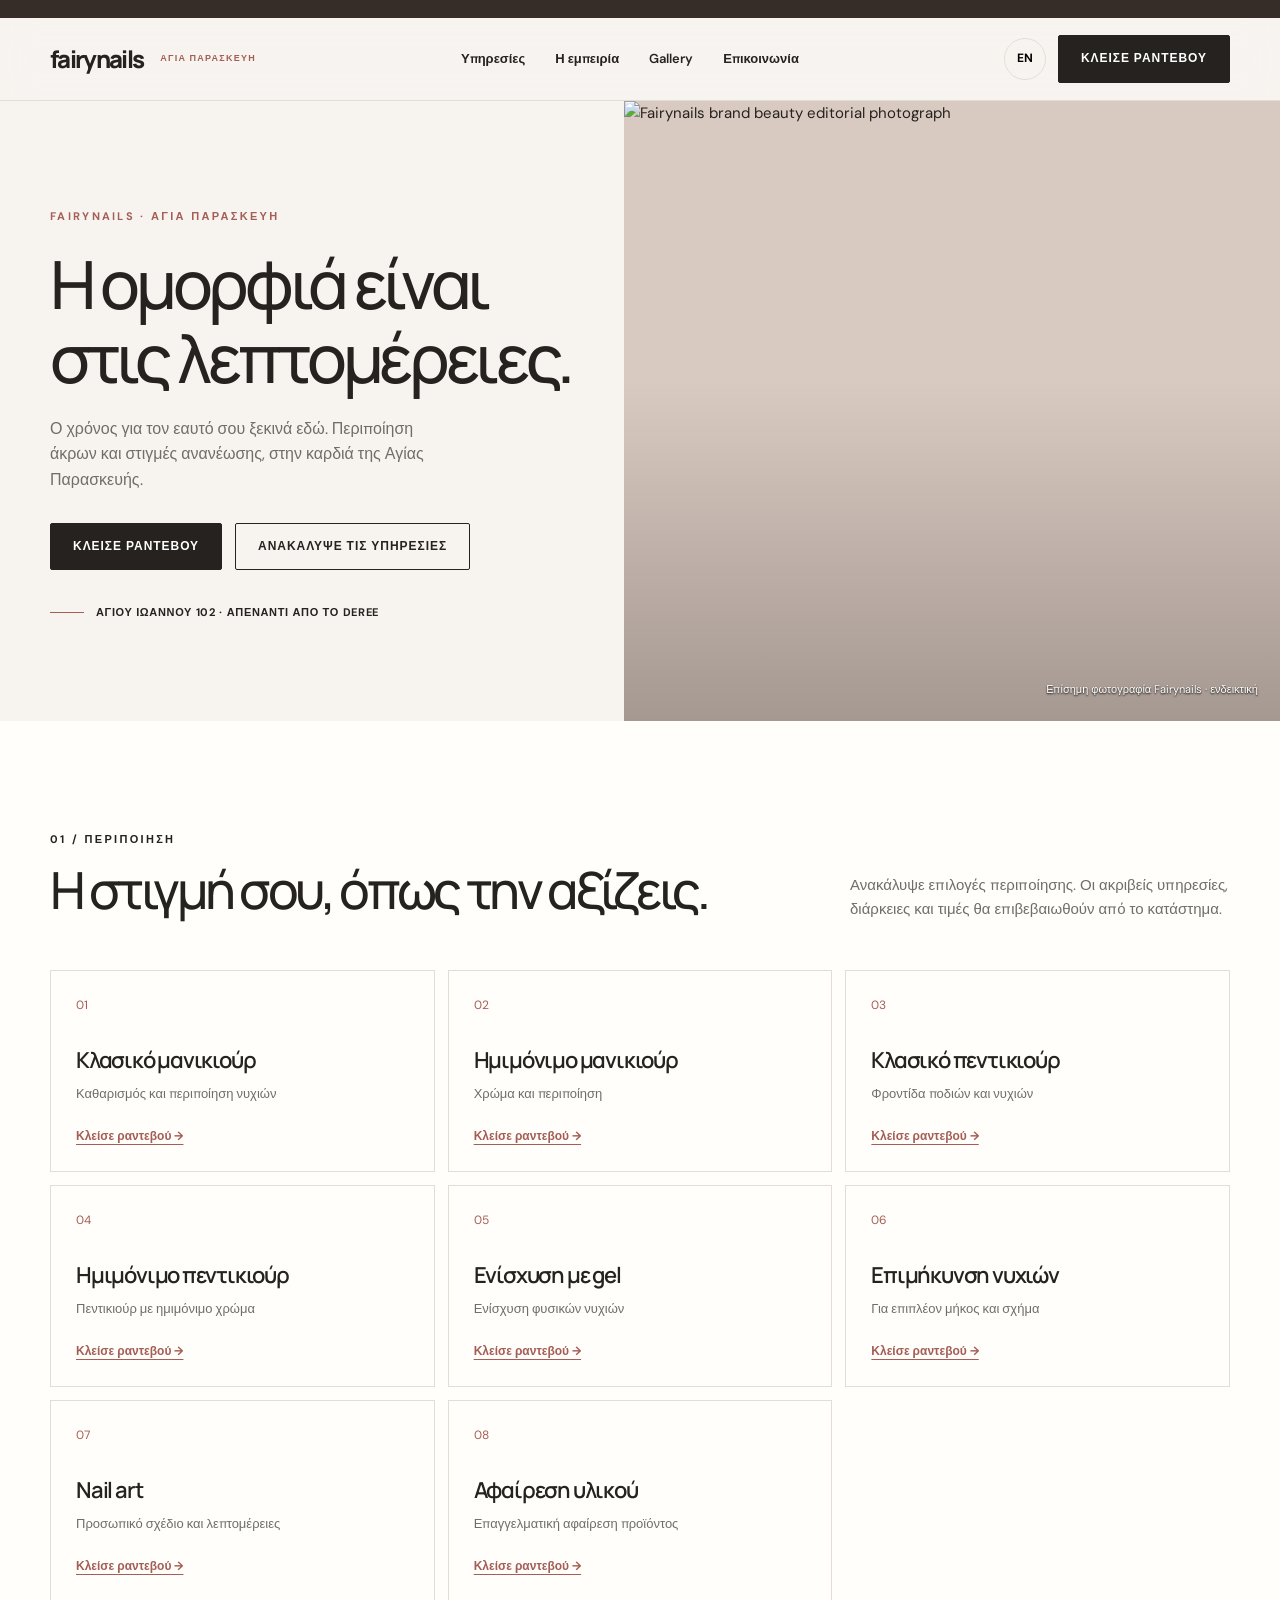
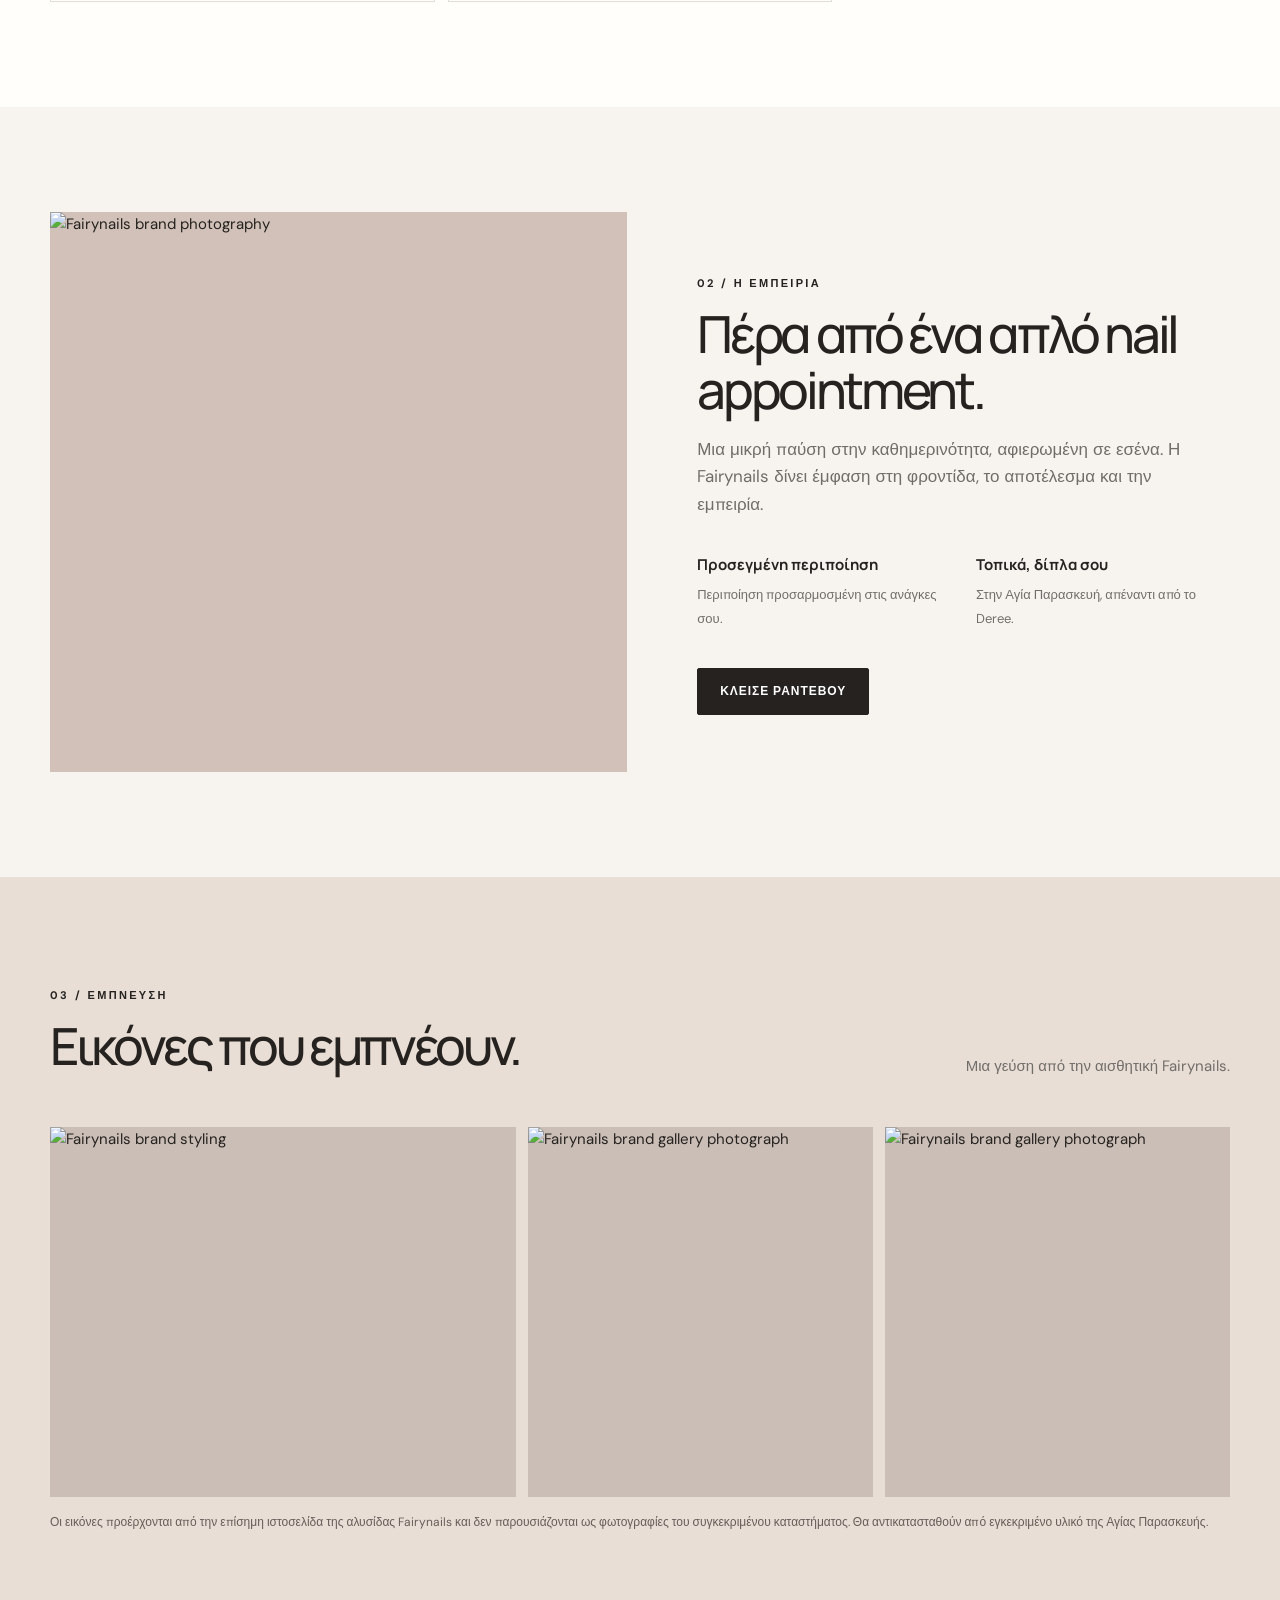
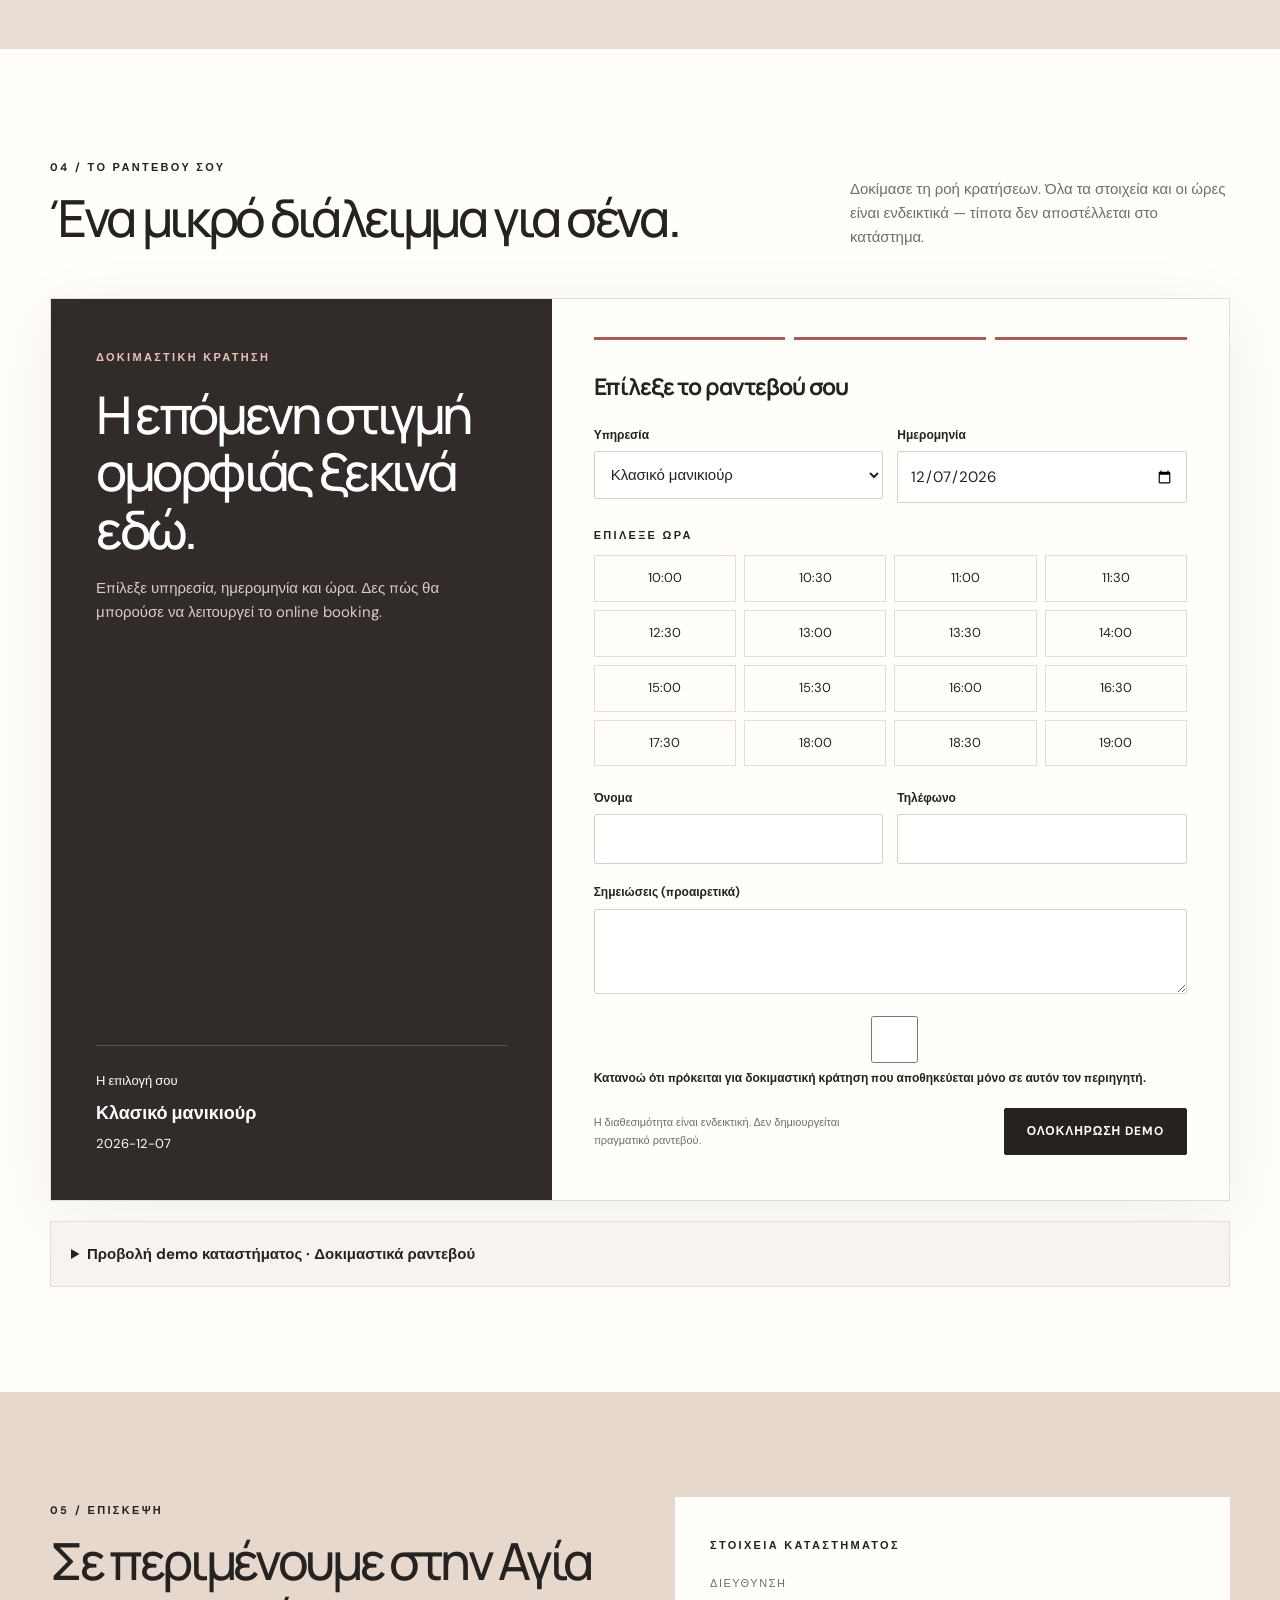
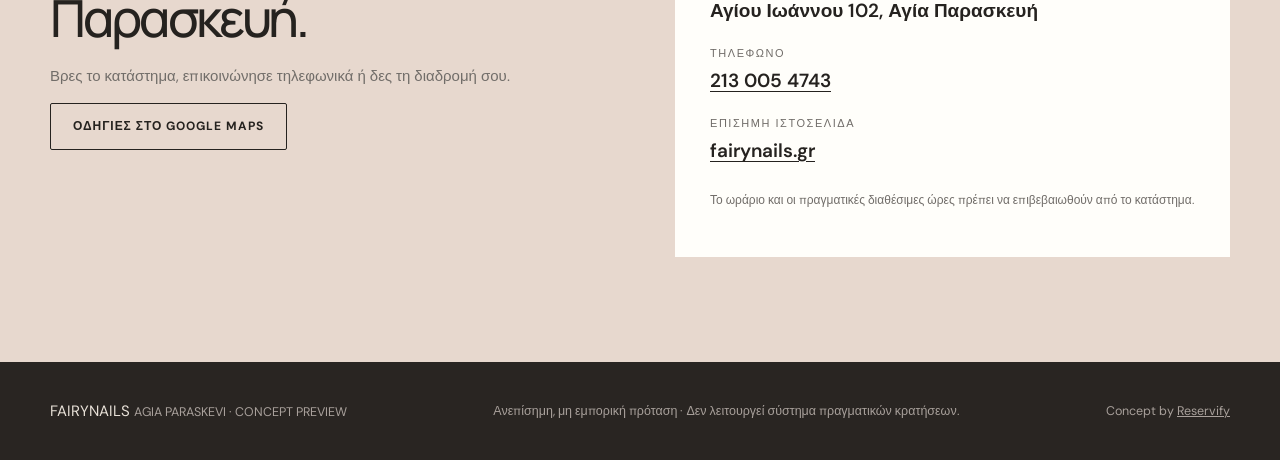
==== index.html @ 525052c6 "Build bilingual Fairynails branch concept with browser-only appointment demo" ====
<!doctype html>
<html lang="el"><head><meta charset="UTF-8"><meta name="viewport" content="width=device-width,initial-scale=1">
<meta name="robots" content="noindex,nofollow"><meta name="theme-color" content="#f5f1ec">
<title>Fairynails Αγία Παρασκευή — Concept by Reservify</title>
<meta name="description" content="Fairynails Αγία Παρασκευή: bilingual concept website and simulated appointments. Demonstration only.">
<link rel="preconnect" href="https://fairynails.gr"><style>
@import url('https://fonts.googleapis.com/css2?family=DM+Sans:wght@400;500;600;700&family=Manrope:wght@400;500;600;700;800&display=swap');
:root{--ink:#25221f;--muted:#716d69;--cream:#f7f4f0;--paper:#fffefa;--rose:#e8d6cf;--line:#e4ddd6;--accent:#a55e56;--dark:#272421}
*{box-sizing:border-box}html{scroll-behavior:smooth}body{margin:0;color:var(--ink);background:var(--cream);font:15px/1.6 "DM Sans",sans-serif}button,input,select,textarea{font:inherit}button,a{-webkit-tap-highlight-color:transparent}a{color:inherit;text-decoration:none}img{display:block;max-width:100%}button{cursor:pointer}button:disabled{opacity:.35;cursor:not-allowed}button:focus-visible,a:focus-visible,input:focus-visible,select:focus-visible{outline:3px solid var(--accent);outline-offset:3px}.wrap{width:min(1180px,calc(100% - 44px));margin:auto}.eyebrow{text-transform:uppercase;font-size:11px;letter-spacing:.21em;font-weight:700}.muted{color:var(--muted)}.sr{position:absolute;clip:rect(0,0,0,0);width:1px;height:1px;overflow:hidden}.notice{background:#362d29;color:white;text-align:center;padding:9px 18px;font-size:12px;letter-spacing:.025em}.notice strong{color:#ffe5d8}.site-header{position:sticky;top:0;z-index:20;background:#f7f4f0ef;backdrop-filter:blur(16px);border-bottom:1px solid var(--line)}.nav{display:flex;align-items:center;justify-content:space-between;min-height:82px;gap:20px}.logo{display:inline-flex;align-items:center;gap:12px;font-family:Manrope,sans-serif;font-size:24px;letter-spacing:-.07em;font-weight:800}.logo img{width:118px;height:45px;object-fit:contain}.logo small{font:700 9px/1.1 "DM Sans",sans-serif;letter-spacing:.14em;color:var(--accent);text-transform:uppercase;display:block;margin-left:5px}.navlinks{display:flex;gap:30px;align-items:center;font-size:13px;font-weight:600}.actions{display:flex;gap:12px;align-items:center}.lang{border:1px solid var(--line);border-radius:30px;padding:10px 12px;background:transparent;font-size:12px;font-weight:700}.btn{display:inline-flex;align-items:center;justify-content:center;border-radius:2px;border:1px solid var(--ink);padding:13px 22px;background:var(--ink);color:white;font-weight:700;font-size:12px;letter-spacing:.08em;text-transform:uppercase;min-height:45px;transition:transform .2s,background .2s}.btn:hover:not(:disabled){transform:translateY(-2px);background:var(--accent);border-color:var(--accent)}.btn.outline{background:transparent;color:var(--ink)}.btn.outline:hover{background:var(--rose)}.hero{display:grid;grid-template-columns:1fr 1.05fr;min-height:620px}.hero-copy{padding:92px max(38px,calc((100vw - 1180px)/2)) 85px max(22px,calc((100vw - 1180px)/2));display:flex;flex-direction:column;align-items:flex-start;justify-content:center}.hero-copy .eyebrow{color:var(--accent)}h1,h2,h3,p{margin-top:0}h1,h2,.display{font-family:Manrope,sans-serif;letter-spacing:-.065em;line-height:1.1}h1{font-size:clamp(49px,5.2vw,89px);font-weight:500;margin:22px 0}h2{font-size:clamp(36px,4vw,61px);font-weight:500;margin:11px 0 19px}.hero-copy p{max-width:390px;color:var(--muted);font-size:16px;margin-bottom:30px}.hero-image{position:relative;min-height:620px;overflow:hidden;background:#d9cac1}.hero-image img{height:100%;width:100%;object-fit:cover;object-position:center}.hero-image:after{content:"";position:absolute;inset:0;background:linear-gradient(0deg,#261f1b4a,transparent 55%)}.image-note{position:absolute;z-index:1;bottom:22px;right:22px;font-size:11px;color:white;text-shadow:0 1px 2px #000}.pillrow{display:flex;gap:13px;flex-wrap:wrap;align-items:center}.mini-stat{display:flex;align-items:center;gap:12px;font-size:11px;font-weight:700;letter-spacing:.06em;text-transform:uppercase;margin-top:34px}.mini-stat i{height:1px;width:34px;background:var(--accent)}section{scroll-margin-top:108px}.section{padding:105px 0}.section-head{display:flex;justify-content:space-between;align-items:end;gap:24px;margin-bottom:34px}.section-head p{max-width:380px}.services{background:var(--paper)}.service-grid{display:grid;grid-template-columns:repeat(3,1fr);gap:13px}.service{border:1px solid var(--line);padding:25px;min-height:202px;display:flex;flex-direction:column;align-items:start;transition:background .2s}.service:hover{background:var(--cream)}.service .number{color:var(--accent);font-size:12px}.service h3{font-family:Manrope;font-weight:600;font-size:22px;letter-spacing:-.055em;margin:27px 0 6px}.service p{font-size:13px;color:var(--muted);margin:0 0 18px}.service .textlink{margin-top:auto;border:0;background:none;padding:0;text-decoration:underline;text-underline-offset:4px;color:var(--accent);font-weight:700;font-size:12px}.story{display:grid;grid-template-columns:1.04fr .96fr;gap:70px;align-items:center}.story-photo{height:560px;object-fit:cover;width:100%;background:#d1c1b8}.story .intro{font-size:17px;max-width:500px}.features{display:grid;grid-template-columns:1fr 1fr;gap:25px;margin-top:35px}.features strong{font-family:Manrope;display:block;margin-bottom:5px}.features span{font-size:13px;color:var(--muted)}.gallery{background:#e8ded6}.gallery-grid{display:grid;grid-template-columns:1.15fr .85fr .85fr;gap:12px}.gallery-grid img{width:100%;height:370px;object-fit:cover;background:#cbbeb6}.gallery-note{font-size:12px;margin-top:16px;color:#665d58}.booking{background:var(--paper)}.booking-shell{display:grid;grid-template-columns:.85fr 1.15fr;box-shadow:0 16px 65px #231b1810;border:1px solid var(--line)}.booking-side{background:#312c2a;color:white;padding:45px;display:flex;flex-direction:column;justify-content:space-between;min-height:680px}.booking-side h2{font-size:52px;margin:18px 0}.booking-side p{color:#d8ccc5}.booking-side .eyebrow{color:#e8c3b9}.booking-side .summary{border-top:1px solid #ffffff35;padding-top:25px;font-size:13px}.booking-side .summary strong{display:block;font-size:18px;color:white;margin:7px 0}.booking-form{padding:38px 42px 45px}.booking-form h3{font-size:23px;letter-spacing:-.05em;font-family:Manrope;margin:0 0 21px}.stepper{display:flex;gap:9px;margin-bottom:28px}.stepper span{flex:1;height:3px;background:#e8e1da}.stepper span.active{background:var(--accent)}.form-row{display:grid;grid-template-columns:1fr 1fr;gap:14px}.field{display:flex;flex-direction:column;gap:6px;margin-bottom:19px}.field label{font-size:12px;font-weight:700}.field select,.field input,.field textarea{background:#fff;border:1px solid #d8d0c8;border-radius:2px;padding:12px;min-height:47px;width:100%;color:var(--ink)}.field textarea{resize:vertical;min-height:85px}.slots{display:grid;grid-template-columns:repeat(4,1fr);gap:8px;margin:9px 0 23px}.slot{background:transparent;color:var(--ink);padding:12px 6px;border:1px solid var(--line);font-size:13px}.slot.selected{background:var(--ink);border-color:var(--ink);color:white}.slot:hover{border-color:var(--accent)}.booking-foot{display:flex;justify-content:space-between;align-items:center;gap:14px;margin-top:20px}.booking-foot .small{max-width:260px;font-size:11px;color:var(--muted)}.success-panel{border:1px solid var(--line);background:var(--cream);padding:30px}.success-panel strong{font-size:25px;font-family:Manrope}.success-panel p{color:var(--muted)}.admin-block{margin-top:20px;border:1px solid var(--line);padding:20px;background:#f7f4f0}.admin-block summary{cursor:pointer;font-weight:700}.admin-list{display:grid;gap:10px;margin-top:15px}.admin-item{padding:13px;background:#fff;border:1px solid var(--line);display:flex;justify-content:space-between;gap:12px;align-items:center;font-size:12px}.admin-item button{padding:6px 11px;border:1px solid var(--line);background:transparent}.contact{background:#e7d8ce}.contact-grid{display:grid;grid-template-columns:1fr 1fr;gap:70px;align-items:start}.contact-card{background:var(--paper);padding:35px}.contact-card dt{text-transform:uppercase;letter-spacing:.14em;font-size:11px;color:var(--muted);margin-top:19px}.contact-card dd{margin:3px 0 0;font-size:19px;font-weight:600}.contact-card a{text-decoration:underline;text-underline-offset:4px}footer{background:#292522;color:#e8e1d8;padding:37px 0}.footerrow{display:flex;justify-content:space-between;align-items:center;flex-wrap:wrap;gap:20px}.footerrow a{text-decoration:underline}.footerrow small{color:#a8a09b}.mobile-nav{display:none}
@media(max-width:950px){.navlinks{display:none}.hero{grid-template-columns:1fr 1fr}.hero-copy{padding:55px 30px}.story{gap:30px}.booking-side{padding:28px}.booking-form{padding:28px}.gallery-grid img{height:280px}}
@media(max-width:700px){.wrap{width:min(100% - 32px,1180px)}.nav{min-height:70px}.logo img{width:95px;height:35px}.nav>.actions .btn{display:none}.mobile-nav{display:flex;justify-content:space-around;padding:11px 5px;border-top:1px solid var(--line);gap:8px;font-size:12px;font-weight:700}.mobile-nav a{padding:3px}.hero{grid-template-columns:1fr}.hero-copy{padding:60px 23px 55px}.hero-image{min-height:430px;height:430px}.section{padding:68px 0}.section-head,.story,.contact-grid{display:block}.section-head p{max-width:none}.service-grid{grid-template-columns:1fr 1fr}.service{min-height:200px}.story-photo{height:380px;margin-bottom:35px}.gallery-grid{grid-template-columns:1fr 1fr}.gallery-grid img{height:230px}.gallery-grid img:first-child{grid-column:span 2;height:315px}.booking-shell{grid-template-columns:1fr}.booking-side{min-height:260px}.booking-side h2{font-size:40px}.booking-form{padding:23px}.booking-side .summary{margin-top:14px}.form-row{grid-template-columns:1fr}.slots{grid-template-columns:repeat(3,1fr)}.contact-card{margin-top:30px}.footerrow{display:block}.footerrow>*{display:block;margin-bottom:10px}}
@media(max-width:400px){.service-grid{grid-template-columns:1fr}.hero-copy h1{font-size:49px}.actions{gap:5px}.slots{grid-template-columns:repeat(3,1fr)}}
@media(prefers-reduced-motion:reduce){html{scroll-behavior:auto}.btn,.service{transition:none}}
</style></head>
<body><div class="notice" id="demoNotice"></div>
<header class="site-header"><div class="wrap nav">
<a href="#home" class="logo" aria-label="Fairynails Agia Paraskevi"><img src="https://fairynails.gr/wp-content/uploads/2022/01/Fairynails-logo.png" alt="Fairynails" onerror="this.style.display='none';this.nextElementSibling.style.display='block'"><span style="display:none">fairynails</span><small>ΑΓΙΑ ΠΑΡΑΣΚΕΥΗ</small></a>
<nav class="navlinks" aria-label="Main"><a href="#services" data-t="navServices"></a><a href="#about" data-t="navAbout"></a><a href="#gallery" data-t="navGallery"></a><a href="#contact" data-t="navContact"></a></nav>
<div class="actions"><button class="lang" id="langBtn" type="button">EN</button><a href="#booking" class="btn" data-t="bookNow"></a></div></div>
<nav class="mobile-nav" aria-label="Mobile"><a href="#services" data-t="navServices"></a><a href="#gallery" data-t="navGallery"></a><a href="#booking" data-t="bookNow"></a><a href="#contact" data-t="navContact"></a></nav></header>
<main><section class="hero" id="home"><div class="hero-copy"><span class="eyebrow" data-t="heroKicker"></span><h1 data-t="heroTitle"></h1><p data-t="heroText"></p><div class="pillrow"><a class="btn" href="#booking" data-t="bookNow"></a><a href="#services" class="btn outline" data-t="explore"></a></div><div class="mini-stat"><i></i><span data-t="heroSmall"></span></div></div>
<div class="hero-image"><img src="https://fairynails.gr/wp-content/uploads/2022/01/6.jpg" alt="Fairynails brand beauty editorial photograph" fetchpriority="high"><span class="image-note" data-t="brandImage"></span></div></section>
<section class="section services" id="services"><div class="wrap"><div class="section-head"><div><span class="eyebrow" data-t="servicesKicker"></span><h2 data-t="servicesTitle"></h2></div><p class="muted" data-t="servicesIntro"></p></div><div class="service-grid" id="serviceGrid"></div></div></section>
<section class="section" id="about"><div class="wrap story"><img class="story-photo" loading="lazy" alt="Fairynails brand photography" src="https://fairynails.gr/wp-content/uploads/elementor/thumbs/12-rqcve6w9ubeu6z37157ez8mzvm44an4u02rvtdmmro.jpg"><div><span class="eyebrow" data-t="storyKicker"></span><h2 data-t="storyTitle"></h2><p class="intro muted" data-t="storyText"></p><div class="features"><div><strong data-t="featureOne"></strong><span data-t="featureOneText"></span></div><div><strong data-t="featureTwo"></strong><span data-t="featureTwoText"></span></div></div><a class="btn" href="#booking" style="margin-top:38px" data-t="bookNow"></a></div></div></section>
<section class="section gallery" id="gallery"><div class="wrap"><div class="section-head"><div><span class="eyebrow" data-t="galleryKicker"></span><h2 data-t="galleryTitle"></h2></div><p class="muted" data-t="galleryLead"></p></div><div class="gallery-grid"><img loading="lazy" src="https://fairynails.gr/wp-content/uploads/elementor/thumbs/14-rqcvfu43svnwiep6fcswubp1aw08rknx87vh1t6tvo.jpg" alt="Fairynails brand styling"><img loading="lazy" src="https://fairynails.gr/wp-content/uploads/elementor/thumbs/15-rqcvf4qgocp5sxq1jjtzh03l9hhbzqv64q9d3c8gjo.jpg" alt="Fairynails brand gallery photograph"><img loading="lazy" src="https://fairynails.gr/wp-content/uploads/elementor/thumbs/16-rqcvg5e62w3cdq8slhofo8ukfignbxwp9rpat4q3t0.jpg" alt="Fairynails brand gallery photograph"></div><p class="gallery-note" data-t="galleryNote"></p></div></section>
<section class="section booking" id="booking"><div class="wrap"><div class="section-head"><div><span class="eyebrow" data-t="bookKicker"></span><h2 data-t="bookTitle"></h2></div><p class="muted" data-t="bookLead"></p></div><div class="booking-shell"><aside class="booking-side"><div><span class="eyebrow" data-t="bookingDemo"></span><h2 data-t="bookSideTitle"></h2><p data-t="bookSideLead"></p></div><div class="summary"><span data-t="yourSelection"></span><strong id="selectionSummary">—</strong><div id="summaryDate">—</div></div></aside><div class="booking-form"><div class="stepper"><span class="active"></span><span class="active"></span><span class="active"></span></div><form id="appointmentForm" autocomplete="off"><h3 data-t="pickAppointment"></h3><div class="form-row"><div class="field"><label for="service" data-t="serviceLabel"></label><select id="service" required></select></div><div class="field"><label for="date" data-t="dateLabel"></label><input id="date" type="date" required></div></div><label class="eyebrow" data-t="timeLabel"></label><div id="slots" class="slots" role="group" aria-label="Demo time slots"></div><input type="hidden" id="time" required><div class="form-row"><div class="field"><label for="name" data-t="nameLabel"></label><input id="name" required minlength="2" maxlength="80" autocomplete="name"></div><div class="field"><label for="phone" data-t="phoneLabel"></label><input id="phone" type="tel" required pattern=".{7,20}" maxlength="20" autocomplete="tel"></div></div><div class="field"><label for="notes" data-t="notesLabel"></label><textarea id="notes" maxlength="250"></textarea></div><div class="field"><label><input type="checkbox" id="consent" required> <span data-t="consentLabel"></span></label></div><div class="booking-foot"><span class="small" data-t="bookDisclaimer"></span><button type="submit" class="btn" data-t="confirmDemo"></button></div></form><div id="confirmation" hidden aria-live="polite"></div></div></div>
<details class="admin-block"><summary data-t="staffDemo"></summary><p class="muted" data-t="staffText"></p><div class="admin-list" id="appointmentList"></div></details></div></section>
<section class="section contact" id="contact"><div class="wrap contact-grid"><div><span class="eyebrow" data-t="contactKicker"></span><h2 data-t="contactTitle"></h2><p class="muted" data-t="contactLead"></p><a class="btn outline" href="https://www.google.com/maps/search/?api=1&query=%CE%91%CE%B3%CE%AF%CE%BF%CF%85+%CE%99%CF%89%CE%AC%CE%BD%CE%BD%CE%BF%CF%85+102+%CE%91%CE%B3%CE%AF%CE%B1+%CE%A0%CE%B1%CF%81%CE%B1%CF%83%CE%BA%CE%B5%CF%85%CE%AE" target="_blank" rel="noopener" data-t="directions"></a></div><div class="contact-card"><span class="eyebrow" data-t="visitLabel"></span><dl><dt data-t="addressLabel"></dt><dd>Αγίου Ιωάννου 102, Αγία Παρασκευή</dd><dt data-t="phoneLabel"></dt><dd><a href="tel:+302130054743">213 005 4743</a></dd><dt data-t="officialLabel"></dt><dd><a href="https://fairynails.gr/" target="_blank" rel="noopener">fairynails.gr</a></dd></dl><p class="muted" style="font-size:12px;margin-top:25px" data-t="hoursNote"></p></div></div></section>
</main><footer><div class="wrap footerrow"><div>FAIRYNAILS <small>AGIA PARASKEVI · CONCEPT PREVIEW</small></div><small data-t="footerDisclaimer"></small><small>Concept by <a href="https://reservify.gr">Reservify</a></small></div></footer>
<script>
(function(){
"use strict";
const translations={
el:{demoNotice:"<strong>DEMO CONCEPT</strong> · Πρόταση της Reservify. Δεν πραγματοποιούνται πραγματικές κρατήσεις.",navServices:"Υπηρεσίες",navAbout:"Η εμπειρία",navGallery:"Gallery",navContact:"Επικοινωνία",bookNow:"Κλείσε ραντεβού",heroKicker:"FAIRYNAILS · ΑΓΙΑ ΠΑΡΑΣΚΕΥΗ",heroTitle:"Η ομορφιά είναι στις λεπτομέρειες.",heroText:"Ο χρόνος για τον εαυτό σου ξεκινά εδώ. Περιποίηση άκρων και στιγμές ανανέωσης, στην καρδιά της Αγίας Παρασκευής.",explore:"Ανακάλυψε τις υπηρεσίες",heroSmall:"Αγίου Ιωάννου 102 · απέναντι από το Deree",brandImage:"Επίσημη φωτογραφία Fairynails · ενδεικτική",servicesKicker:"01 / ΠΕΡΙΠΟΙΗΣΗ",servicesTitle:"Η στιγμή σου, όπως την αξίζεις.",servicesIntro:"Ανακάλυψε επιλογές περιποίησης. Οι ακριβείς υπηρεσίες, διάρκειες και τιμές θα επιβεβαιωθούν από το κατάστημα.",storyKicker:"02 / Η ΕΜΠΕΙΡΙΑ",storyTitle:"Πέρα από ένα απλό nail appointment.",storyText:"Μια μικρή παύση στην καθημερινότητα, αφιερωμένη σε εσένα. Η Fairynails δίνει έμφαση στη φροντίδα, το αποτέλεσμα και την εμπειρία.",featureOne:"Προσεγμένη περιποίηση",featureOneText:"Περιποίηση προσαρμοσμένη στις ανάγκες σου.",featureTwo:"Τοπικά, δίπλα σου",featureTwoText:"Στην Αγία Παρασκευή, απέναντι από το Deree.",galleryKicker:"03 / ΕΜΠΝΕΥΣΗ",galleryTitle:"Εικόνες που εμπνέουν.",galleryLead:"Μια γεύση από την αισθητική Fairynails.",galleryNote:"Οι εικόνες προέρχονται από την επίσημη ιστοσελίδα της αλυσίδας Fairynails και δεν παρουσιάζονται ως φωτογραφίες του συγκεκριμένου καταστήματος. Θα αντικατασταθούν από εγκεκριμένο υλικό της Αγίας Παρασκευής.",bookKicker:"04 / ΤΟ ΡΑΝΤΕΒΟΥ ΣΟΥ",bookTitle:"Ένα μικρό διάλειμμα για σένα.",bookLead:"Δοκίμασε τη ροή κρατήσεων. Όλα τα στοιχεία και οι ώρες είναι ενδεικτικά — τίποτα δεν αποστέλλεται στο κατάστημα.",bookingDemo:"ΔΟΚΙΜΑΣΤΙΚΗ ΚΡΑΤΗΣΗ",bookSideTitle:"Η επόμενη στιγμή ομορφιάς ξεκινά εδώ.",bookSideLead:"Επίλεξε υπηρεσία, ημερομηνία και ώρα. Δες πώς θα μπορούσε να λειτουργεί το online booking.",yourSelection:"Η επιλογή σου",pickAppointment:"Επίλεξε το ραντεβού σου",serviceLabel:"Υπηρεσία",dateLabel:"Ημερομηνία",timeLabel:"ΕΠΙΛΕΞΕ ΩΡΑ",nameLabel:"Όνομα",phoneLabel:"Τηλέφωνο",notesLabel:"Σημειώσεις (προαιρετικά)",consentLabel:"Κατανοώ ότι πρόκειται για δοκιμαστική κράτηση που αποθηκεύεται μόνο σε αυτόν τον περιηγητή.",bookDisclaimer:"Η διαθεσιμότητα είναι ενδεικτική. Δεν δημιουργείται πραγματικό ραντεβού.",confirmDemo:"Ολοκλήρωση demo",staffDemo:"Προβολή demo καταστήματος · Δοκιμαστικά ραντεβού",staffText:"Οι δοκιμαστικές κρατήσεις εμφανίζονται μόνο σε αυτόν τον περιηγητή, όχι σε πραγματικό σύστημα. Δεν προορίζεται για πραγματικά δεδομένα πελατών.",emptyAppointments:"Δεν υπάρχουν δοκιμαστικά ραντεβού.",cancel:"Ακύρωση",successTitle:"Το δοκιμαστικό ραντεβού καταχωρήθηκε",successBody:"Δεν στάλθηκε τίποτα στο κατάστημα. Αυτή είναι μόνο μια προσομοίωση.",newAppointment:"Νέο demo ραντεβού",contactKicker:"05 / ΕΠΙΣΚΕΨΗ",contactTitle:"Σε περιμένουμε στην Αγία Παρασκευή.",contactLead:"Βρες το κατάστημα, επικοινώνησε τηλεφωνικά ή δες τη διαδρομή σου.",directions:"Οδηγίες στο Google Maps",visitLabel:"ΣΤΟΙΧΕΙΑ ΚΑΤΑΣΤΗΜΑΤΟΣ",addressLabel:"Διεύθυνση",officialLabel:"Επίσημη ιστοσελίδα",hoursNote:"Το ωράριο και οι πραγματικές διαθέσιμες ώρες πρέπει να επιβεβαιωθούν από το κατάστημα.",footerDisclaimer:"Ανεπίσημη, μη εμπορική πρόταση · Δεν λειτουργεί σύστημα πραγματικών κρατήσεων.",noSlots:"Δεν υπάρχουν demo ώρες για την επιλεγμένη ημέρα.",chooseTime:"Επίλεξε ώρα για συνέχεια.",serviceChoice:"Επιλογή υπηρεσίας",bookingError:"Συμπλήρωσε τα στοιχεία, επίλεξε ώρα και αποδέξου τη δήλωση demo.",serviceNames:["Κλασικό μανικιούρ","Ημιμόνιμο μανικιούρ","Κλασικό πεντικιούρ","Ημιμόνιμο πεντικιούρ","Ενίσχυση με gel","Επιμήκυνση νυχιών","Nail art","Αφαίρεση υλικού"],serviceDescriptions:["Καθαρισμός και περιποίηση νυχιών","Χρώμα και περιποίηση","Φροντίδα ποδιών και νυχιών","Πεντικιούρ με ημιμόνιμο χρώμα","Ενίσχυση φυσικών νυχιών","Για επιπλέον μήκος και σχήμα","Προσωπικό σχέδιο και λεπτομέρειες","Επαγγελματική αφαίρεση προϊόντος"]},
en:{demoNotice:"<strong>DEMO CONCEPT</strong> · A Reservify proposal. No real appointments are created.",navServices:"Services",navAbout:"The experience",navGallery:"Gallery",navContact:"Contact",bookNow:"Book appointment",heroKicker:"FAIRYNAILS · AGIA PARASKEVI",heroTitle:"Beauty lives in the details.",heroText:"Your moment of self-care starts here. Nail treatments and little rituals, in the heart of Agia Paraskevi.",explore:"Explore services",heroSmall:"102 Agiou Ioannou · opposite Deree",brandImage:"Official Fairynails brand imagery · illustrative",servicesKicker:"01 / TREATMENTS",servicesTitle:"Your moment, beautifully done.",servicesIntro:"Explore nail care options. Actual services, durations and prices require confirmation by the salon.",storyKicker:"02 / EXPERIENCE",storyTitle:"Beyond your usual nail appointment.",storyText:"A little pause from everyday life, just for you. Fairynails puts care, results and the salon experience at the heart of every visit.",featureOne:"Thoughtful care",featureOneText:"Treatments tailored to your needs.",featureTwo:"Just around the corner",featureTwoText:"In Agia Paraskevi, opposite Deree.",galleryKicker:"03 / INSPIRATION",galleryTitle:"A little inspiration.",galleryLead:"A glimpse of the Fairynails aesthetic.",galleryNote:"Photographs are sourced from the official Fairynails chain website and are illustrative, not verified photographs of this branch. Replace with approved Agia Paraskevi photography before launch.",bookKicker:"04 / YOUR APPOINTMENT",bookTitle:"A little time, just for you.",bookLead:"Try the appointment experience. All times are illustrative — nothing is sent to the salon.",bookingDemo:"SIMULATED BOOKING",bookSideTitle:"Your next beauty moment starts here.",bookSideLead:"Choose a treatment, a date and a time. Preview how online booking could work.",yourSelection:"Your selection",pickAppointment:"Choose your appointment",serviceLabel:"Treatment",dateLabel:"Date",timeLabel:"CHOOSE A TIME",nameLabel:"Name",phoneLabel:"Phone",notesLabel:"Notes (optional)",consentLabel:"I understand this is a simulated booking stored only in this browser.",bookDisclaimer:"Availability is illustrative. This does not create an actual appointment.",confirmDemo:"Complete demo",staffDemo:"Salon demo view · Sample appointments",staffText:"Sample bookings appear only in this browser and are not connected to a real booking system. Do not use real client information.",emptyAppointments:"No demo appointments yet.",cancel:"Cancel",successTitle:"Your demo appointment was added",successBody:"Nothing was sent to the salon. This is a simulation only.",newAppointment:"New demo appointment",contactKicker:"05 / VISIT US",contactTitle:"Find us in Agia Paraskevi.",contactLead:"Visit the salon, call directly or get directions.",directions:"Get directions",visitLabel:"SALON DETAILS",addressLabel:"Address",officialLabel:"Official website",hoursNote:"Opening hours and genuine availability must be verified by the salon.",footerDisclaimer:"Unofficial non-commercial proposal · No real booking system is active.",noSlots:"No sample times on this day.",chooseTime:"Please choose a time to continue.",serviceChoice:"Select treatment",bookingError:"Complete your details, select a time and accept the demo acknowledgment.",serviceNames:["Classic manicure","Semi-permanent manicure","Classic pedicure","Semi-permanent pedicure","Gel strengthening","Nail extensions","Nail art","Product removal"],serviceDescriptions:["Nail shaping and care","Long-lasting polish and care","Foot and nail care","Long-lasting pedicure finish","Reinforcement for natural nails","Add length and shape","Creative details and designs","Professional product removal"]}};
const keys=["manicure","semimanicure","pedicure","semipedicure","gel","extensions","art","removal"];
const $=id=>document.getElementById(id);
let language="el",selectedTime="",selectedService=0;
const t=k=>translations[language][k];
function renderText(){
document.documentElement.lang=language;
document.querySelectorAll("[data-t]").forEach(el=>{const key=el.dataset.t;if(key==="demoNotice")el.innerHTML=t(key);else el.textContent=t(key)});
$("langBtn").textContent=language==="el"?"EN":"ΕΛ";
$("serviceGrid").innerHTML=keys.map((k,i)=>'<article class="service"><span class="number">0'+(i+1)+'</span><h3>'+t("serviceNames")[i]+'</h3><p>'+t("serviceDescriptions")[i]+'</p><button type="button" class="textlink" data-service="'+i+'">'+t("bookNow")+' →</button></article>').join("");
$("service").innerHTML='<option value="" disabled>'+t("serviceChoice")+'</option>'+keys.map((k,i)=>'<option value="'+i+'">'+t("serviceNames")[i]+'</option>').join("");
$("service").value=String(selectedService);updateSummary();renderSlots();renderAppointments();
}
function localDate(offset){
const now=new Date();const parts=new Intl.DateTimeFormat("en-CA",{timeZone:"Europe/Athens",year:"numeric",month:"2-digit",day:"2-digit"}).format(now);
const d=new Date(parts+"T12:00:00Z");d.setUTCDate(d.getUTCDate()+offset);return d.toISOString().slice(0,10);
}
const minDate=localDate(1),maxDate=localDate(60);
$("date").min=minDate;$("date").max=maxDate;$("date").value=minDate;
function availableTimes(date){
if(!date||date<minDate||date>maxDate)return[];
const weekday=new Date(date+"T12:00:00Z").getUTCDay();
if(weekday===0)return[];
const hours=weekday===6?[10,11,12,13,14,15,16]:[10,11,12,13,14,15,16,17,18,19];
return hours.flatMap(h=>[String(h).padStart(2,"0")+":00",String(h).padStart(2,"0")+":30"]).filter((_,i)=>i%5!==4);
}
function renderSlots(){
const slots=availableTimes($("date").value);
if(!slots.includes(selectedTime))selectedTime="";
$("time").value=selectedTime;
$("slots").innerHTML=slots.length?slots.map(time=>'<button type="button" class="slot'+(selectedTime===time?' selected':'')+'" aria-pressed="'+(selectedTime===time)+'" data-time="'+time+'">'+time+'</button>').join(""):'<p class="muted">'+t("noSlots")+'</p>';
updateSummary();
}
function updateSummary(){
$("selectionSummary").textContent=t("serviceNames")[selectedService]||"—";
$("summaryDate").textContent=($("date").value||"—")+(selectedTime?" · "+selectedTime:"");
}
$("langBtn").addEventListener("click",()=>{language=language==="el"?"en":"el";renderText()});
$("serviceGrid").addEventListener("click",e=>{const b=e.target.closest("[data-service]");if(!b)return;selectedService=Number(b.dataset.service);$("service").value=String(selectedService);updateSummary();location.hash="booking";$("service").focus()});
$("service").addEventListener("change",e=>{selectedService=Number(e.target.value);updateSummary()});
$("date").addEventListener("change",renderSlots);
$("slots").addEventListener("click",e=>{const b=e.target.closest("[data-time]");if(!b)return;selectedTime=b.dataset.time;renderSlots()});
const STORAGE="fairynails.reservify.demo.appointments.v1";
function load(){try{const x=JSON.parse(localStorage.getItem(STORAGE)||"[]");return Array.isArray(x)?x:[]}catch{return[]}}
function save(rows){try{localStorage.setItem(STORAGE,JSON.stringify(rows))}catch{alert("Demo storage unavailable in this browser.")}}
function safe(str){return String(str).replace(/[&<>"']/g,c=>({"&":"&amp;","<":"&lt;",">":"&gt;",'"':"&quot;","'":"&#39;"}[c]))}
function renderAppointments(){
const rows=load();
$("appointmentList").innerHTML=rows.length?rows.map(r=>'<div class="admin-item"><span><b>'+safe(r.date)+' · '+safe(r.time)+'</b><br>'+safe(t("serviceNames")[r.service])+' · '+safe(r.name)+' · '+safe(r.phone)+'</span><button type="button" data-delete="'+safe(r.id)+'">'+t("cancel")+'</button></div>').join(""):'<p class="muted">'+t("emptyAppointments")+'</p>';
}
$("appointmentList").addEventListener("click",e=>{const b=e.target.closest("[data-delete]");if(!b)return;save(load().filter(x=>x.id!==b.dataset.delete));renderAppointments()});
$("appointmentForm").addEventListener("submit",e=>{
e.preventDefault();
const f=e.currentTarget;
if(!f.reportValidity()||!selectedTime){alert(t("bookingError"));return}
const date=$("date").value;
if(!availableTimes(date).includes(selectedTime)){renderSlots();alert(t("chooseTime"));return}
const name=$("name").value.trim(),phone=$("phone").value.trim();
if(name.length<2||phone.length<7){alert(t("bookingError"));return}
const booking={id:"DEMO-"+Date.now().toString(36).toUpperCase(),service:selectedService,date,time:selectedTime,name,phone,notes:$("notes").value.slice(0,250)};
save([booking,...load()].slice(0,30));
f.hidden=true;
$("confirmation").hidden=false;
$("confirmation").innerHTML='<div class="success-panel" role="status"><span class="eyebrow">DEMO · '+safe(booking.id)+'</span><h3>'+t("successTitle")+'</h3><p>'+t("serviceNames")[selectedService]+' · '+safe(booking.date)+' '+safe(booking.time)+'</p><p>'+t("successBody")+'</p><button type="button" class="btn" id="restart">'+t("newAppointment")+'</button></div>';
$("restart").addEventListener("click",()=>{f.reset();$("date").value=minDate;selectedTime="";selectedService=0;$("service").value="0";f.hidden=false;$("confirmation").hidden=true;renderSlots()});
renderAppointments();$("confirmation").scrollIntoView({behavior:"smooth",block:"center"});
});
renderText();
})();
</script></body></html>
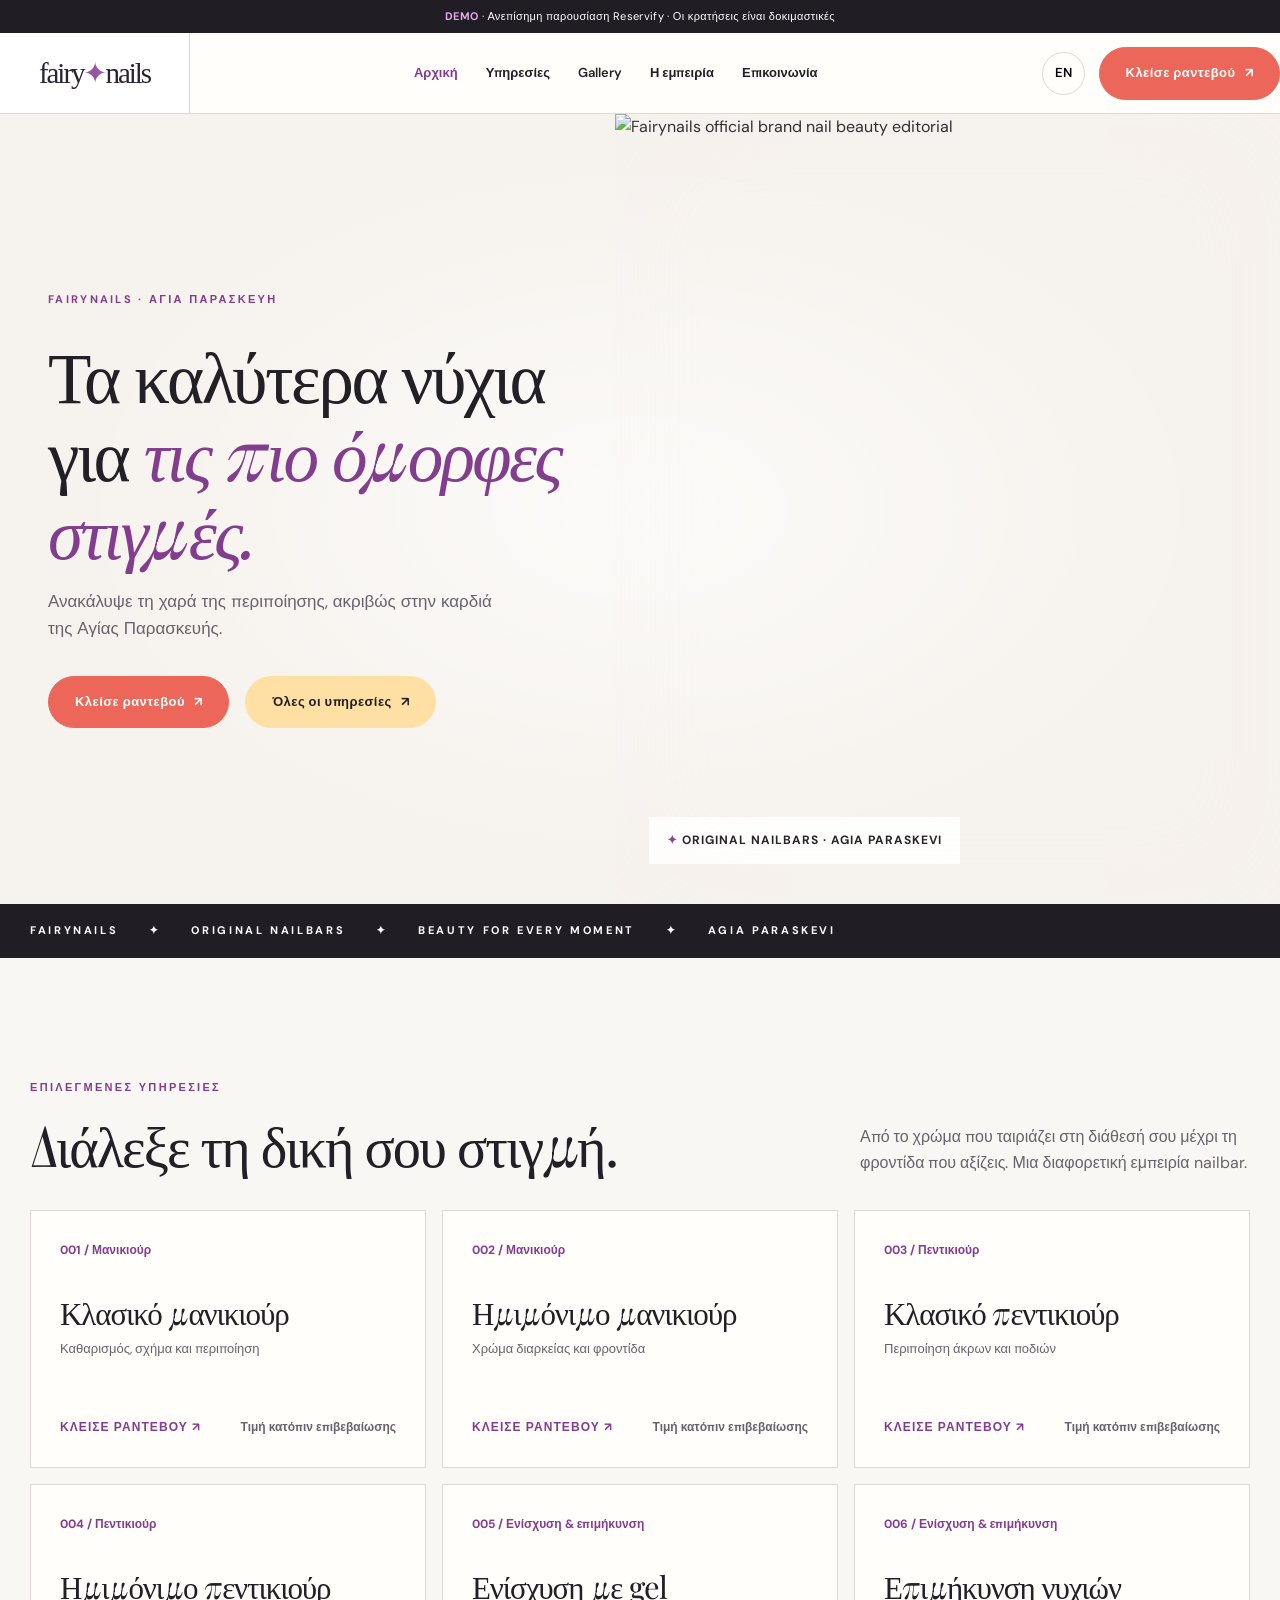
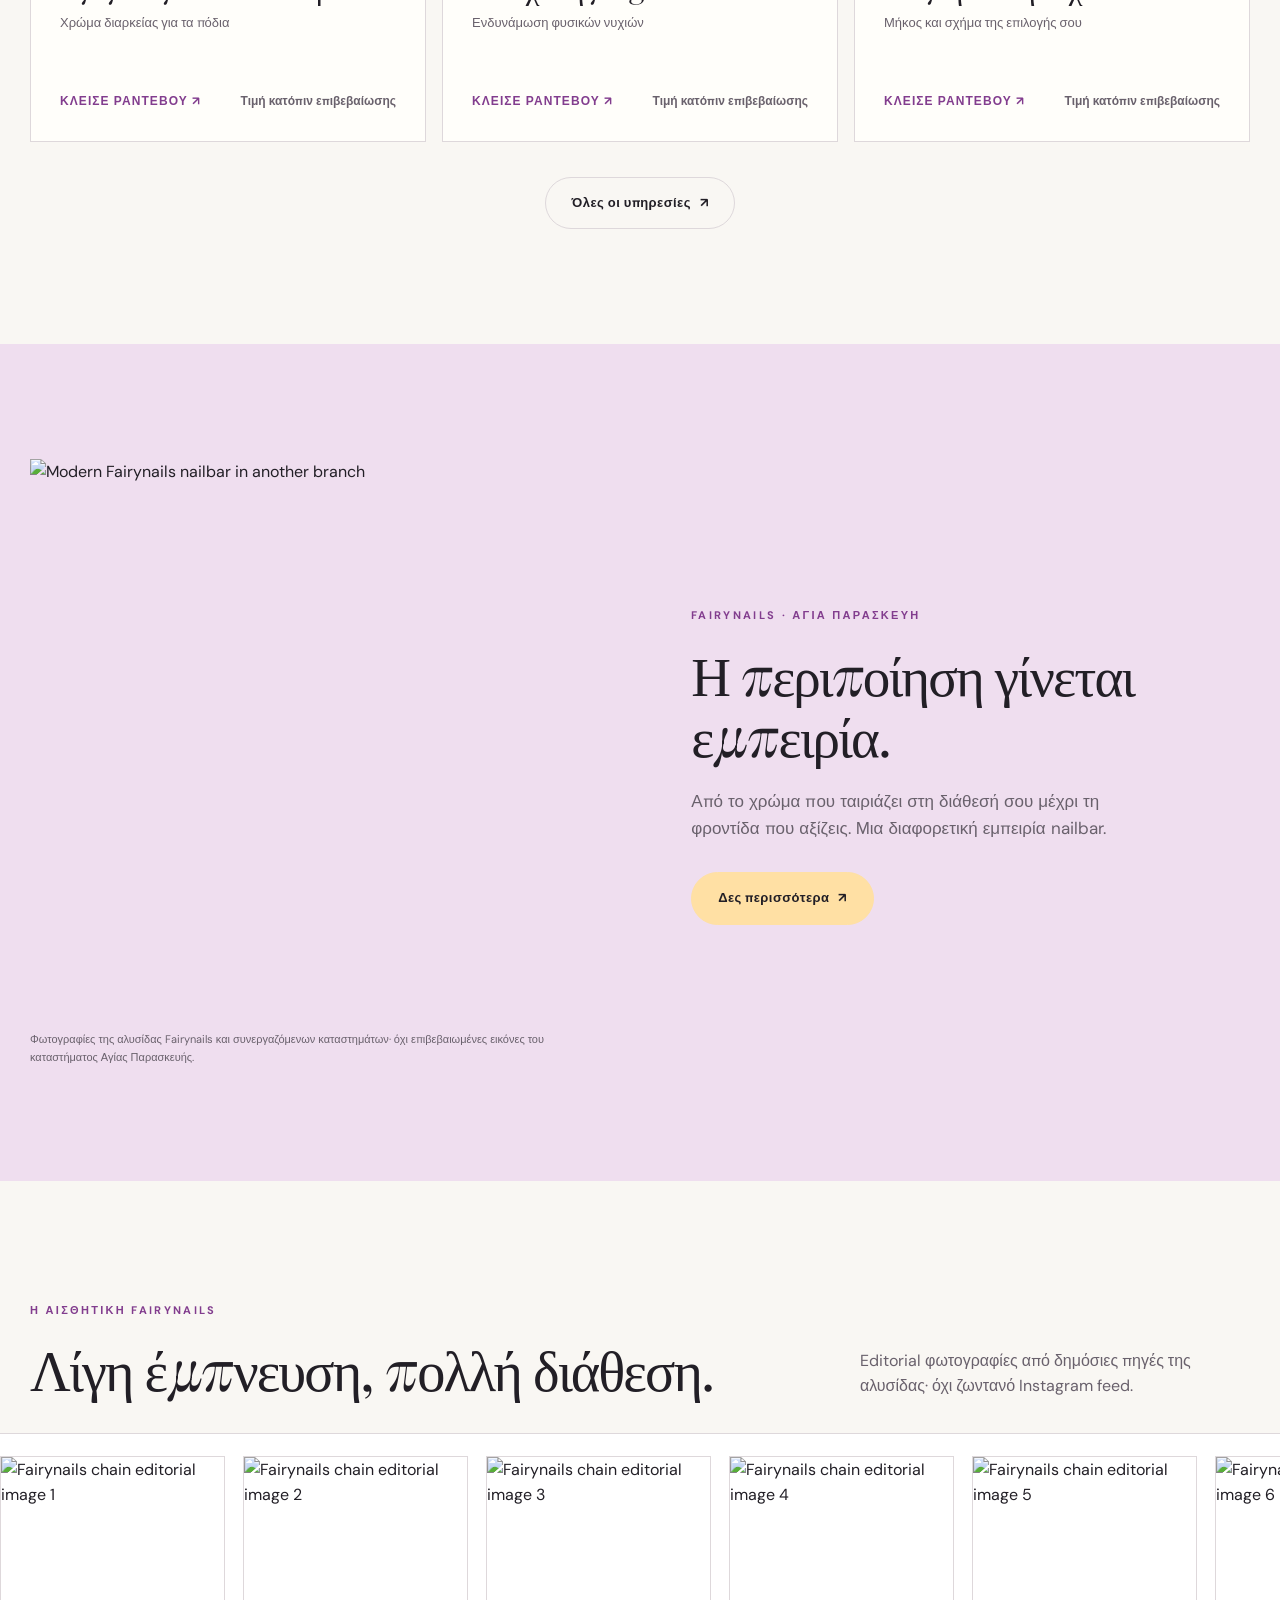
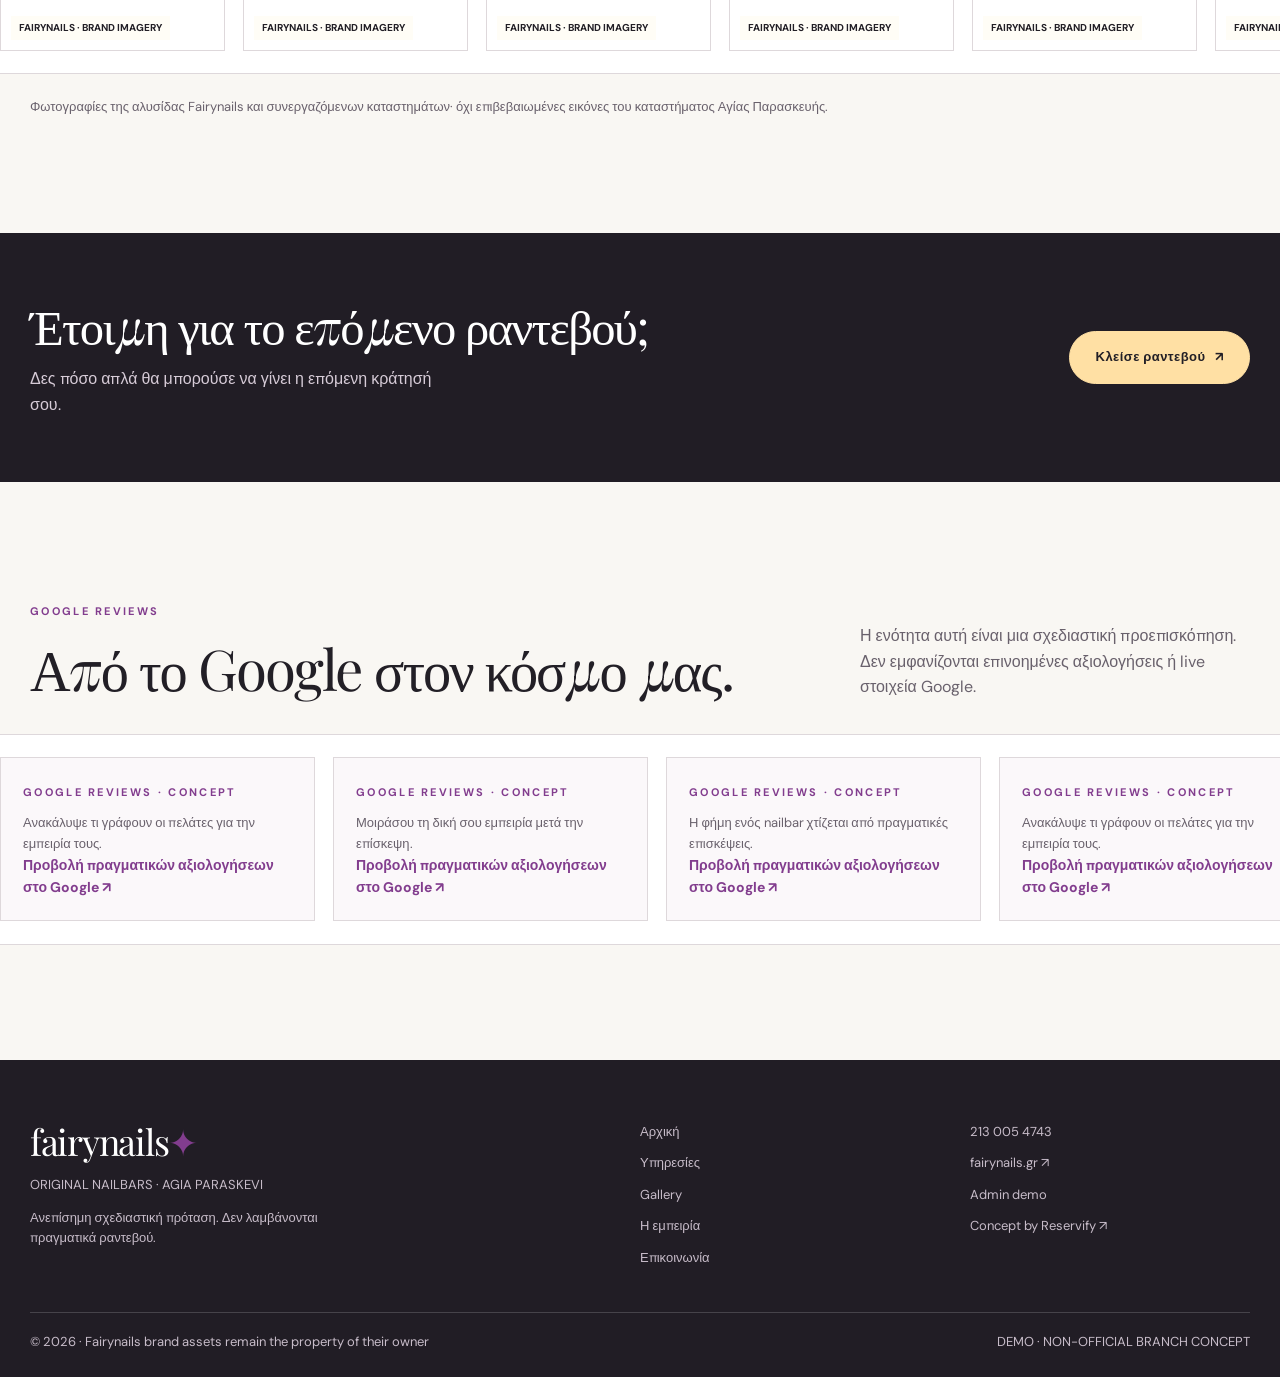
==== commit bba0497a: "Replace original one-page demo with multipage editorial homepage" ====
--- a/index.html
+++ b/index.html
@@ -1,104 +1,8 @@
 <!doctype html>
-<html lang="el"><head><meta charset="UTF-8"><meta name="viewport" content="width=device-width,initial-scale=1">
-<meta name="robots" content="noindex,nofollow"><meta name="theme-color" content="#f5f1ec">
-<title>Fairynails Αγία Παρασκευή — Concept by Reservify</title>
-<meta name="description" content="Fairynails Αγία Παρασκευή: bilingual concept website and simulated appointments. Demonstration only.">
-<link rel="preconnect" href="https://fairynails.gr"><style>
-@import url('https://fonts.googleapis.com/css2?family=DM+Sans:wght@400;500;600;700&family=Manrope:wght@400;500;600;700;800&display=swap');
-:root{--ink:#25221f;--muted:#716d69;--cream:#f7f4f0;--paper:#fffefa;--rose:#e8d6cf;--line:#e4ddd6;--accent:#a55e56;--dark:#272421}
-*{box-sizing:border-box}html{scroll-behavior:smooth}body{margin:0;color:var(--ink);background:var(--cream);font:15px/1.6 "DM Sans",sans-serif}button,input,select,textarea{font:inherit}button,a{-webkit-tap-highlight-color:transparent}a{color:inherit;text-decoration:none}img{display:block;max-width:100%}button{cursor:pointer}button:disabled{opacity:.35;cursor:not-allowed}button:focus-visible,a:focus-visible,input:focus-visible,select:focus-visible{outline:3px solid var(--accent);outline-offset:3px}.wrap{width:min(1180px,calc(100% - 44px));margin:auto}.eyebrow{text-transform:uppercase;font-size:11px;letter-spacing:.21em;font-weight:700}.muted{color:var(--muted)}.sr{position:absolute;clip:rect(0,0,0,0);width:1px;height:1px;overflow:hidden}.notice{background:#362d29;color:white;text-align:center;padding:9px 18px;font-size:12px;letter-spacing:.025em}.notice strong{color:#ffe5d8}.site-header{position:sticky;top:0;z-index:20;background:#f7f4f0ef;backdrop-filter:blur(16px);border-bottom:1px solid var(--line)}.nav{display:flex;align-items:center;justify-content:space-between;min-height:82px;gap:20px}.logo{display:inline-flex;align-items:center;gap:12px;font-family:Manrope,sans-serif;font-size:24px;letter-spacing:-.07em;font-weight:800}.logo img{width:118px;height:45px;object-fit:contain}.logo small{font:700 9px/1.1 "DM Sans",sans-serif;letter-spacing:.14em;color:var(--accent);text-transform:uppercase;display:block;margin-left:5px}.navlinks{display:flex;gap:30px;align-items:center;font-size:13px;font-weight:600}.actions{display:flex;gap:12px;align-items:center}.lang{border:1px solid var(--line);border-radius:30px;padding:10px 12px;background:transparent;font-size:12px;font-weight:700}.btn{display:inline-flex;align-items:center;justify-content:center;border-radius:2px;border:1px solid var(--ink);padding:13px 22px;background:var(--ink);color:white;font-weight:700;font-size:12px;letter-spacing:.08em;text-transform:uppercase;min-height:45px;transition:transform .2s,background .2s}.btn:hover:not(:disabled){transform:translateY(-2px);background:var(--accent);border-color:var(--accent)}.btn.outline{background:transparent;color:var(--ink)}.btn.outline:hover{background:var(--rose)}.hero{display:grid;grid-template-columns:1fr 1.05fr;min-height:620px}.hero-copy{padding:92px max(38px,calc((100vw - 1180px)/2)) 85px max(22px,calc((100vw - 1180px)/2));display:flex;flex-direction:column;align-items:flex-start;justify-content:center}.hero-copy .eyebrow{color:var(--accent)}h1,h2,h3,p{margin-top:0}h1,h2,.display{font-family:Manrope,sans-serif;letter-spacing:-.065em;line-height:1.1}h1{font-size:clamp(49px,5.2vw,89px);font-weight:500;margin:22px 0}h2{font-size:clamp(36px,4vw,61px);font-weight:500;margin:11px 0 19px}.hero-copy p{max-width:390px;color:var(--muted);font-size:16px;margin-bottom:30px}.hero-image{position:relative;min-height:620px;overflow:hidden;background:#d9cac1}.hero-image img{height:100%;width:100%;object-fit:cover;object-position:center}.hero-image:after{content:"";position:absolute;inset:0;background:linear-gradient(0deg,#261f1b4a,transparent 55%)}.image-note{position:absolute;z-index:1;bottom:22px;right:22px;font-size:11px;color:white;text-shadow:0 1px 2px #000}.pillrow{display:flex;gap:13px;flex-wrap:wrap;align-items:center}.mini-stat{display:flex;align-items:center;gap:12px;font-size:11px;font-weight:700;letter-spacing:.06em;text-transform:uppercase;margin-top:34px}.mini-stat i{height:1px;width:34px;background:var(--accent)}section{scroll-margin-top:108px}.section{padding:105px 0}.section-head{display:flex;justify-content:space-between;align-items:end;gap:24px;margin-bottom:34px}.section-head p{max-width:380px}.services{background:var(--paper)}.service-grid{display:grid;grid-template-columns:repeat(3,1fr);gap:13px}.service{border:1px solid var(--line);padding:25px;min-height:202px;display:flex;flex-direction:column;align-items:start;transition:background .2s}.service:hover{background:var(--cream)}.service .number{color:var(--accent);font-size:12px}.service h3{font-family:Manrope;font-weight:600;font-size:22px;letter-spacing:-.055em;margin:27px 0 6px}.service p{font-size:13px;color:var(--muted);margin:0 0 18px}.service .textlink{margin-top:auto;border:0;background:none;padding:0;text-decoration:underline;text-underline-offset:4px;color:var(--accent);font-weight:700;font-size:12px}.story{display:grid;grid-template-columns:1.04fr .96fr;gap:70px;align-items:center}.story-photo{height:560px;object-fit:cover;width:100%;background:#d1c1b8}.story .intro{font-size:17px;max-width:500px}.features{display:grid;grid-template-columns:1fr 1fr;gap:25px;margin-top:35px}.features strong{font-family:Manrope;display:block;margin-bottom:5px}.features span{font-size:13px;color:var(--muted)}.gallery{background:#e8ded6}.gallery-grid{display:grid;grid-template-columns:1.15fr .85fr .85fr;gap:12px}.gallery-grid img{width:100%;height:370px;object-fit:cover;background:#cbbeb6}.gallery-note{font-size:12px;margin-top:16px;color:#665d58}.booking{background:var(--paper)}.booking-shell{display:grid;grid-template-columns:.85fr 1.15fr;box-shadow:0 16px 65px #231b1810;border:1px solid var(--line)}.booking-side{background:#312c2a;color:white;padding:45px;display:flex;flex-direction:column;justify-content:space-between;min-height:680px}.booking-side h2{font-size:52px;margin:18px 0}.booking-side p{color:#d8ccc5}.booking-side .eyebrow{color:#e8c3b9}.booking-side .summary{border-top:1px solid #ffffff35;padding-top:25px;font-size:13px}.booking-side .summary strong{display:block;font-size:18px;color:white;margin:7px 0}.booking-form{padding:38px 42px 45px}.booking-form h3{font-size:23px;letter-spacing:-.05em;font-family:Manrope;margin:0 0 21px}.stepper{display:flex;gap:9px;margin-bottom:28px}.stepper span{flex:1;height:3px;background:#e8e1da}.stepper span.active{background:var(--accent)}.form-row{display:grid;grid-template-columns:1fr 1fr;gap:14px}.field{display:flex;flex-direction:column;gap:6px;margin-bottom:19px}.field label{font-size:12px;font-weight:700}.field select,.field input,.field textarea{background:#fff;border:1px solid #d8d0c8;border-radius:2px;padding:12px;min-height:47px;width:100%;color:var(--ink)}.field textarea{resize:vertical;min-height:85px}.slots{display:grid;grid-template-columns:repeat(4,1fr);gap:8px;margin:9px 0 23px}.slot{background:transparent;color:var(--ink);padding:12px 6px;border:1px solid var(--line);font-size:13px}.slot.selected{background:var(--ink);border-color:var(--ink);color:white}.slot:hover{border-color:var(--accent)}.booking-foot{display:flex;justify-content:space-between;align-items:center;gap:14px;margin-top:20px}.booking-foot .small{max-width:260px;font-size:11px;color:var(--muted)}.success-panel{border:1px solid var(--line);background:var(--cream);padding:30px}.success-panel strong{font-size:25px;font-family:Manrope}.success-panel p{color:var(--muted)}.admin-block{margin-top:20px;border:1px solid var(--line);padding:20px;background:#f7f4f0}.admin-block summary{cursor:pointer;font-weight:700}.admin-list{display:grid;gap:10px;margin-top:15px}.admin-item{padding:13px;background:#fff;border:1px solid var(--line);display:flex;justify-content:space-between;gap:12px;align-items:center;font-size:12px}.admin-item button{padding:6px 11px;border:1px solid var(--line);background:transparent}.contact{background:#e7d8ce}.contact-grid{display:grid;grid-template-columns:1fr 1fr;gap:70px;align-items:start}.contact-card{background:var(--paper);padding:35px}.contact-card dt{text-transform:uppercase;letter-spacing:.14em;font-size:11px;color:var(--muted);margin-top:19px}.contact-card dd{margin:3px 0 0;font-size:19px;font-weight:600}.contact-card a{text-decoration:underline;text-underline-offset:4px}footer{background:#292522;color:#e8e1d8;padding:37px 0}.footerrow{display:flex;justify-content:space-between;align-items:center;flex-wrap:wrap;gap:20px}.footerrow a{text-decoration:underline}.footerrow small{color:#a8a09b}.mobile-nav{display:none}
-@media(max-width:950px){.navlinks{display:none}.hero{grid-template-columns:1fr 1fr}.hero-copy{padding:55px 30px}.story{gap:30px}.booking-side{padding:28px}.booking-form{padding:28px}.gallery-grid img{height:280px}}
-@media(max-width:700px){.wrap{width:min(100% - 32px,1180px)}.nav{min-height:70px}.logo img{width:95px;height:35px}.nav>.actions .btn{display:none}.mobile-nav{display:flex;justify-content:space-around;padding:11px 5px;border-top:1px solid var(--line);gap:8px;font-size:12px;font-weight:700}.mobile-nav a{padding:3px}.hero{grid-template-columns:1fr}.hero-copy{padding:60px 23px 55px}.hero-image{min-height:430px;height:430px}.section{padding:68px 0}.section-head,.story,.contact-grid{display:block}.section-head p{max-width:none}.service-grid{grid-template-columns:1fr 1fr}.service{min-height:200px}.story-photo{height:380px;margin-bottom:35px}.gallery-grid{grid-template-columns:1fr 1fr}.gallery-grid img{height:230px}.gallery-grid img:first-child{grid-column:span 2;height:315px}.booking-shell{grid-template-columns:1fr}.booking-side{min-height:260px}.booking-side h2{font-size:40px}.booking-form{padding:23px}.booking-side .summary{margin-top:14px}.form-row{grid-template-columns:1fr}.slots{grid-template-columns:repeat(3,1fr)}.contact-card{margin-top:30px}.footerrow{display:block}.footerrow>*{display:block;margin-bottom:10px}}
-@media(max-width:400px){.service-grid{grid-template-columns:1fr}.hero-copy h1{font-size:49px}.actions{gap:5px}.slots{grid-template-columns:repeat(3,1fr)}}
-@media(prefers-reduced-motion:reduce){html{scroll-behavior:auto}.btn,.service{transition:none}}
-</style></head>
-<body><div class="notice" id="demoNotice"></div>
-<header class="site-header"><div class="wrap nav">
-<a href="#home" class="logo" aria-label="Fairynails Agia Paraskevi"><img src="https://fairynails.gr/wp-content/uploads/2022/01/Fairynails-logo.png" alt="Fairynails" onerror="this.style.display='none';this.nextElementSibling.style.display='block'"><span style="display:none">fairynails</span><small>ΑΓΙΑ ΠΑΡΑΣΚΕΥΗ</small></a>
-<nav class="navlinks" aria-label="Main"><a href="#services" data-t="navServices"></a><a href="#about" data-t="navAbout"></a><a href="#gallery" data-t="navGallery"></a><a href="#contact" data-t="navContact"></a></nav>
-<div class="actions"><button class="lang" id="langBtn" type="button">EN</button><a href="#booking" class="btn" data-t="bookNow"></a></div></div>
-<nav class="mobile-nav" aria-label="Mobile"><a href="#services" data-t="navServices"></a><a href="#gallery" data-t="navGallery"></a><a href="#booking" data-t="bookNow"></a><a href="#contact" data-t="navContact"></a></nav></header>
-<main><section class="hero" id="home"><div class="hero-copy"><span class="eyebrow" data-t="heroKicker"></span><h1 data-t="heroTitle"></h1><p data-t="heroText"></p><div class="pillrow"><a class="btn" href="#booking" data-t="bookNow"></a><a href="#services" class="btn outline" data-t="explore"></a></div><div class="mini-stat"><i></i><span data-t="heroSmall"></span></div></div>
-<div class="hero-image"><img src="https://fairynails.gr/wp-content/uploads/2022/01/6.jpg" alt="Fairynails brand beauty editorial photograph" fetchpriority="high"><span class="image-note" data-t="brandImage"></span></div></section>
-<section class="section services" id="services"><div class="wrap"><div class="section-head"><div><span class="eyebrow" data-t="servicesKicker"></span><h2 data-t="servicesTitle"></h2></div><p class="muted" data-t="servicesIntro"></p></div><div class="service-grid" id="serviceGrid"></div></div></section>
-<section class="section" id="about"><div class="wrap story"><img class="story-photo" loading="lazy" alt="Fairynails brand photography" src="https://fairynails.gr/wp-content/uploads/elementor/thumbs/12-rqcve6w9ubeu6z37157ez8mzvm44an4u02rvtdmmro.jpg"><div><span class="eyebrow" data-t="storyKicker"></span><h2 data-t="storyTitle"></h2><p class="intro muted" data-t="storyText"></p><div class="features"><div><strong data-t="featureOne"></strong><span data-t="featureOneText"></span></div><div><strong data-t="featureTwo"></strong><span data-t="featureTwoText"></span></div></div><a class="btn" href="#booking" style="margin-top:38px" data-t="bookNow"></a></div></div></section>
-<section class="section gallery" id="gallery"><div class="wrap"><div class="section-head"><div><span class="eyebrow" data-t="galleryKicker"></span><h2 data-t="galleryTitle"></h2></div><p class="muted" data-t="galleryLead"></p></div><div class="gallery-grid"><img loading="lazy" src="https://fairynails.gr/wp-content/uploads/elementor/thumbs/14-rqcvfu43svnwiep6fcswubp1aw08rknx87vh1t6tvo.jpg" alt="Fairynails brand styling"><img loading="lazy" src="https://fairynails.gr/wp-content/uploads/elementor/thumbs/15-rqcvf4qgocp5sxq1jjtzh03l9hhbzqv64q9d3c8gjo.jpg" alt="Fairynails brand gallery photograph"><img loading="lazy" src="https://fairynails.gr/wp-content/uploads/elementor/thumbs/16-rqcvg5e62w3cdq8slhofo8ukfignbxwp9rpat4q3t0.jpg" alt="Fairynails brand gallery photograph"></div><p class="gallery-note" data-t="galleryNote"></p></div></section>
-<section class="section booking" id="booking"><div class="wrap"><div class="section-head"><div><span class="eyebrow" data-t="bookKicker"></span><h2 data-t="bookTitle"></h2></div><p class="muted" data-t="bookLead"></p></div><div class="booking-shell"><aside class="booking-side"><div><span class="eyebrow" data-t="bookingDemo"></span><h2 data-t="bookSideTitle"></h2><p data-t="bookSideLead"></p></div><div class="summary"><span data-t="yourSelection"></span><strong id="selectionSummary">—</strong><div id="summaryDate">—</div></div></aside><div class="booking-form"><div class="stepper"><span class="active"></span><span class="active"></span><span class="active"></span></div><form id="appointmentForm" autocomplete="off"><h3 data-t="pickAppointment"></h3><div class="form-row"><div class="field"><label for="service" data-t="serviceLabel"></label><select id="service" required></select></div><div class="field"><label for="date" data-t="dateLabel"></label><input id="date" type="date" required></div></div><label class="eyebrow" data-t="timeLabel"></label><div id="slots" class="slots" role="group" aria-label="Demo time slots"></div><input type="hidden" id="time" required><div class="form-row"><div class="field"><label for="name" data-t="nameLabel"></label><input id="name" required minlength="2" maxlength="80" autocomplete="name"></div><div class="field"><label for="phone" data-t="phoneLabel"></label><input id="phone" type="tel" required pattern=".{7,20}" maxlength="20" autocomplete="tel"></div></div><div class="field"><label for="notes" data-t="notesLabel"></label><textarea id="notes" maxlength="250"></textarea></div><div class="field"><label><input type="checkbox" id="consent" required> <span data-t="consentLabel"></span></label></div><div class="booking-foot"><span class="small" data-t="bookDisclaimer"></span><button type="submit" class="btn" data-t="confirmDemo"></button></div></form><div id="confirmation" hidden aria-live="polite"></div></div></div>
-<details class="admin-block"><summary data-t="staffDemo"></summary><p class="muted" data-t="staffText"></p><div class="admin-list" id="appointmentList"></div></details></div></section>
-<section class="section contact" id="contact"><div class="wrap contact-grid"><div><span class="eyebrow" data-t="contactKicker"></span><h2 data-t="contactTitle"></h2><p class="muted" data-t="contactLead"></p><a class="btn outline" href="https://www.google.com/maps/search/?api=1&query=%CE%91%CE%B3%CE%AF%CE%BF%CF%85+%CE%99%CF%89%CE%AC%CE%BD%CE%BD%CE%BF%CF%85+102+%CE%91%CE%B3%CE%AF%CE%B1+%CE%A0%CE%B1%CF%81%CE%B1%CF%83%CE%BA%CE%B5%CF%85%CE%AE" target="_blank" rel="noopener" data-t="directions"></a></div><div class="contact-card"><span class="eyebrow" data-t="visitLabel"></span><dl><dt data-t="addressLabel"></dt><dd>Αγίου Ιωάννου 102, Αγία Παρασκευή</dd><dt data-t="phoneLabel"></dt><dd><a href="tel:+302130054743">213 005 4743</a></dd><dt data-t="officialLabel"></dt><dd><a href="https://fairynails.gr/" target="_blank" rel="noopener">fairynails.gr</a></dd></dl><p class="muted" style="font-size:12px;margin-top:25px" data-t="hoursNote"></p></div></div></section>
-</main><footer><div class="wrap footerrow"><div>FAIRYNAILS <small>AGIA PARASKEVI · CONCEPT PREVIEW</small></div><small data-t="footerDisclaimer"></small><small>Concept by <a href="https://reservify.gr">Reservify</a></small></div></footer>
-<script>
-(function(){
-"use strict";
-const translations={
-el:{demoNotice:"<strong>DEMO CONCEPT</strong> · Πρόταση της Reservify. Δεν πραγματοποιούνται πραγματικές κρατήσεις.",navServices:"Υπηρεσίες",navAbout:"Η εμπειρία",navGallery:"Gallery",navContact:"Επικοινωνία",bookNow:"Κλείσε ραντεβού",heroKicker:"FAIRYNAILS · ΑΓΙΑ ΠΑΡΑΣΚΕΥΗ",heroTitle:"Η ομορφιά είναι στις λεπτομέρειες.",heroText:"Ο χρόνος για τον εαυτό σου ξεκινά εδώ. Περιποίηση άκρων και στιγμές ανανέωσης, στην καρδιά της Αγίας Παρασκευής.",explore:"Ανακάλυψε τις υπηρεσίες",heroSmall:"Αγίου Ιωάννου 102 · απέναντι από το Deree",brandImage:"Επίσημη φωτογραφία Fairynails · ενδεικτική",servicesKicker:"01 / ΠΕΡΙΠΟΙΗΣΗ",servicesTitle:"Η στιγμή σου, όπως την αξίζεις.",servicesIntro:"Ανακάλυψε επιλογές περιποίησης. Οι ακριβείς υπηρεσίες, διάρκειες και τιμές θα επιβεβαιωθούν από το κατάστημα.",storyKicker:"02 / Η ΕΜΠΕΙΡΙΑ",storyTitle:"Πέρα από ένα απλό nail appointment.",storyText:"Μια μικρή παύση στην καθημερινότητα, αφιερωμένη σε εσένα. Η Fairynails δίνει έμφαση στη φροντίδα, το αποτέλεσμα και την εμπειρία.",featureOne:"Προσεγμένη περιποίηση",featureOneText:"Περιποίηση προσαρμοσμένη στις ανάγκες σου.",featureTwo:"Τοπικά, δίπλα σου",featureTwoText:"Στην Αγία Παρασκευή, απέναντι από το Deree.",galleryKicker:"03 / ΕΜΠΝΕΥΣΗ",galleryTitle:"Εικόνες που εμπνέουν.",galleryLead:"Μια γεύση από την αισθητική Fairynails.",galleryNote:"Οι εικόνες προέρχονται από την επίσημη ιστοσελίδα της αλυσίδας Fairynails και δεν παρουσιάζονται ως φωτογραφίες του συγκεκριμένου καταστήματος. Θα αντικατασταθούν από εγκεκριμένο υλικό της Αγίας Παρασκευής.",bookKicker:"04 / ΤΟ ΡΑΝΤΕΒΟΥ ΣΟΥ",bookTitle:"Ένα μικρό διάλειμμα για σένα.",bookLead:"Δοκίμασε τη ροή κρατήσεων. Όλα τα στοιχεία και οι ώρες είναι ενδεικτικά — τίποτα δεν αποστέλλεται στο κατάστημα.",bookingDemo:"ΔΟΚΙΜΑΣΤΙΚΗ ΚΡΑΤΗΣΗ",bookSideTitle:"Η επόμενη στιγμή ομορφιάς ξεκινά εδώ.",bookSideLead:"Επίλεξε υπηρεσία, ημερομηνία και ώρα. Δες πώς θα μπορούσε να λειτουργεί το online booking.",yourSelection:"Η επιλογή σου",pickAppointment:"Επίλεξε το ραντεβού σου",serviceLabel:"Υπηρεσία",dateLabel:"Ημερομηνία",timeLabel:"ΕΠΙΛΕΞΕ ΩΡΑ",nameLabel:"Όνομα",phoneLabel:"Τηλέφωνο",notesLabel:"Σημειώσεις (προαιρετικά)",consentLabel:"Κατανοώ ότι πρόκειται για δοκιμαστική κράτηση που αποθηκεύεται μόνο σε αυτόν τον περιηγητή.",bookDisclaimer:"Η διαθεσιμότητα είναι ενδεικτική. Δεν δημιουργείται πραγματικό ραντεβού.",confirmDemo:"Ολοκλήρωση demo",staffDemo:"Προβολή demo καταστήματος · Δοκιμαστικά ραντεβού",staffText:"Οι δοκιμαστικές κρατήσεις εμφανίζονται μόνο σε αυτόν τον περιηγητή, όχι σε πραγματικό σύστημα. Δεν προορίζεται για πραγματικά δεδομένα πελατών.",emptyAppointments:"Δεν υπάρχουν δοκιμαστικά ραντεβού.",cancel:"Ακύρωση",successTitle:"Το δοκιμαστικό ραντεβού καταχωρήθηκε",successBody:"Δεν στάλθηκε τίποτα στο κατάστημα. Αυτή είναι μόνο μια προσομοίωση.",newAppointment:"Νέο demo ραντεβού",contactKicker:"05 / ΕΠΙΣΚΕΨΗ",contactTitle:"Σε περιμένουμε στην Αγία Παρασκευή.",contactLead:"Βρες το κατάστημα, επικοινώνησε τηλεφωνικά ή δες τη διαδρομή σου.",directions:"Οδηγίες στο Google Maps",visitLabel:"ΣΤΟΙΧΕΙΑ ΚΑΤΑΣΤΗΜΑΤΟΣ",addressLabel:"Διεύθυνση",officialLabel:"Επίσημη ιστοσελίδα",hoursNote:"Το ωράριο και οι πραγματικές διαθέσιμες ώρες πρέπει να επιβεβαιωθούν από το κατάστημα.",footerDisclaimer:"Ανεπίσημη, μη εμπορική πρόταση · Δεν λειτουργεί σύστημα πραγματικών κρατήσεων.",noSlots:"Δεν υπάρχουν demo ώρες για την επιλεγμένη ημέρα.",chooseTime:"Επίλεξε ώρα για συνέχεια.",serviceChoice:"Επιλογή υπηρεσίας",bookingError:"Συμπλήρωσε τα στοιχεία, επίλεξε ώρα και αποδέξου τη δήλωση demo.",serviceNames:["Κλασικό μανικιούρ","Ημιμόνιμο μανικιούρ","Κλασικό πεντικιούρ","Ημιμόνιμο πεντικιούρ","Ενίσχυση με gel","Επιμήκυνση νυχιών","Nail art","Αφαίρεση υλικού"],serviceDescriptions:["Καθαρισμός και περιποίηση νυχιών","Χρώμα και περιποίηση","Φροντίδα ποδιών και νυχιών","Πεντικιούρ με ημιμόνιμο χρώμα","Ενίσχυση φυσικών νυχιών","Για επιπλέον μήκος και σχήμα","Προσωπικό σχέδιο και λεπτομέρειες","Επαγγελματική αφαίρεση προϊόντος"]},
-en:{demoNotice:"<strong>DEMO CONCEPT</strong> · A Reservify proposal. No real appointments are created.",navServices:"Services",navAbout:"The experience",navGallery:"Gallery",navContact:"Contact",bookNow:"Book appointment",heroKicker:"FAIRYNAILS · AGIA PARASKEVI",heroTitle:"Beauty lives in the details.",heroText:"Your moment of self-care starts here. Nail treatments and little rituals, in the heart of Agia Paraskevi.",explore:"Explore services",heroSmall:"102 Agiou Ioannou · opposite Deree",brandImage:"Official Fairynails brand imagery · illustrative",servicesKicker:"01 / TREATMENTS",servicesTitle:"Your moment, beautifully done.",servicesIntro:"Explore nail care options. Actual services, durations and prices require confirmation by the salon.",storyKicker:"02 / EXPERIENCE",storyTitle:"Beyond your usual nail appointment.",storyText:"A little pause from everyday life, just for you. Fairynails puts care, results and the salon experience at the heart of every visit.",featureOne:"Thoughtful care",featureOneText:"Treatments tailored to your needs.",featureTwo:"Just around the corner",featureTwoText:"In Agia Paraskevi, opposite Deree.",galleryKicker:"03 / INSPIRATION",galleryTitle:"A little inspiration.",galleryLead:"A glimpse of the Fairynails aesthetic.",galleryNote:"Photographs are sourced from the official Fairynails chain website and are illustrative, not verified photographs of this branch. Replace with approved Agia Paraskevi photography before launch.",bookKicker:"04 / YOUR APPOINTMENT",bookTitle:"A little time, just for you.",bookLead:"Try the appointment experience. All times are illustrative — nothing is sent to the salon.",bookingDemo:"SIMULATED BOOKING",bookSideTitle:"Your next beauty moment starts here.",bookSideLead:"Choose a treatment, a date and a time. Preview how online booking could work.",yourSelection:"Your selection",pickAppointment:"Choose your appointment",serviceLabel:"Treatment",dateLabel:"Date",timeLabel:"CHOOSE A TIME",nameLabel:"Name",phoneLabel:"Phone",notesLabel:"Notes (optional)",consentLabel:"I understand this is a simulated booking stored only in this browser.",bookDisclaimer:"Availability is illustrative. This does not create an actual appointment.",confirmDemo:"Complete demo",staffDemo:"Salon demo view · Sample appointments",staffText:"Sample bookings appear only in this browser and are not connected to a real booking system. Do not use real client information.",emptyAppointments:"No demo appointments yet.",cancel:"Cancel",successTitle:"Your demo appointment was added",successBody:"Nothing was sent to the salon. This is a simulation only.",newAppointment:"New demo appointment",contactKicker:"05 / VISIT US",contactTitle:"Find us in Agia Paraskevi.",contactLead:"Visit the salon, call directly or get directions.",directions:"Get directions",visitLabel:"SALON DETAILS",addressLabel:"Address",officialLabel:"Official website",hoursNote:"Opening hours and genuine availability must be verified by the salon.",footerDisclaimer:"Unofficial non-commercial proposal · No real booking system is active.",noSlots:"No sample times on this day.",chooseTime:"Please choose a time to continue.",serviceChoice:"Select treatment",bookingError:"Complete your details, select a time and accept the demo acknowledgment.",serviceNames:["Classic manicure","Semi-permanent manicure","Classic pedicure","Semi-permanent pedicure","Gel strengthening","Nail extensions","Nail art","Product removal"],serviceDescriptions:["Nail shaping and care","Long-lasting polish and care","Foot and nail care","Long-lasting pedicure finish","Reinforcement for natural nails","Add length and shape","Creative details and designs","Professional product removal"]}};
-const keys=["manicure","semimanicure","pedicure","semipedicure","gel","extensions","art","removal"];
-const $=id=>document.getElementById(id);
-let language="el",selectedTime="",selectedService=0;
-const t=k=>translations[language][k];
-function renderText(){
-document.documentElement.lang=language;
-document.querySelectorAll("[data-t]").forEach(el=>{const key=el.dataset.t;if(key==="demoNotice")el.innerHTML=t(key);else el.textContent=t(key)});
-$("langBtn").textContent=language==="el"?"EN":"ΕΛ";
-$("serviceGrid").innerHTML=keys.map((k,i)=>'<article class="service"><span class="number">0'+(i+1)+'</span><h3>'+t("serviceNames")[i]+'</h3><p>'+t("serviceDescriptions")[i]+'</p><button type="button" class="textlink" data-service="'+i+'">'+t("bookNow")+' →</button></article>').join("");
-$("service").innerHTML='<option value="" disabled>'+t("serviceChoice")+'</option>'+keys.map((k,i)=>'<option value="'+i+'">'+t("serviceNames")[i]+'</option>').join("");
-$("service").value=String(selectedService);updateSummary();renderSlots();renderAppointments();
-}
-function localDate(offset){
-const now=new Date();const parts=new Intl.DateTimeFormat("en-CA",{timeZone:"Europe/Athens",year:"numeric",month:"2-digit",day:"2-digit"}).format(now);
-const d=new Date(parts+"T12:00:00Z");d.setUTCDate(d.getUTCDate()+offset);return d.toISOString().slice(0,10);
-}
-const minDate=localDate(1),maxDate=localDate(60);
-$("date").min=minDate;$("date").max=maxDate;$("date").value=minDate;
-function availableTimes(date){
-if(!date||date<minDate||date>maxDate)return[];
-const weekday=new Date(date+"T12:00:00Z").getUTCDay();
-if(weekday===0)return[];
-const hours=weekday===6?[10,11,12,13,14,15,16]:[10,11,12,13,14,15,16,17,18,19];
-return hours.flatMap(h=>[String(h).padStart(2,"0")+":00",String(h).padStart(2,"0")+":30"]).filter((_,i)=>i%5!==4);
-}
-function renderSlots(){
-const slots=availableTimes($("date").value);
-if(!slots.includes(selectedTime))selectedTime="";
-$("time").value=selectedTime;
-$("slots").innerHTML=slots.length?slots.map(time=>'<button type="button" class="slot'+(selectedTime===time?' selected':'')+'" aria-pressed="'+(selectedTime===time)+'" data-time="'+time+'">'+time+'</button>').join(""):'<p class="muted">'+t("noSlots")+'</p>';
-updateSummary();
-}
-function updateSummary(){
-$("selectionSummary").textContent=t("serviceNames")[selectedService]||"—";
-$("summaryDate").textContent=($("date").value||"—")+(selectedTime?" · "+selectedTime:"");
-}
-$("langBtn").addEventListener("click",()=>{language=language==="el"?"en":"el";renderText()});
-$("serviceGrid").addEventListener("click",e=>{const b=e.target.closest("[data-service]");if(!b)return;selectedService=Number(b.dataset.service);$("service").value=String(selectedService);updateSummary();location.hash="booking";$("service").focus()});
-$("service").addEventListener("change",e=>{selectedService=Number(e.target.value);updateSummary()});
-$("date").addEventListener("change",renderSlots);
-$("slots").addEventListener("click",e=>{const b=e.target.closest("[data-time]");if(!b)return;selectedTime=b.dataset.time;renderSlots()});
-const STORAGE="fairynails.reservify.demo.appointments.v1";
-function load(){try{const x=JSON.parse(localStorage.getItem(STORAGE)||"[]");return Array.isArray(x)?x:[]}catch{return[]}}
-function save(rows){try{localStorage.setItem(STORAGE,JSON.stringify(rows))}catch{alert("Demo storage unavailable in this browser.")}}
-function safe(str){return String(str).replace(/[&<>"']/g,c=>({"&":"&amp;","<":"&lt;",">":"&gt;",'"':"&quot;","'":"&#39;"}[c]))}
-function renderAppointments(){
-const rows=load();
-$("appointmentList").innerHTML=rows.length?rows.map(r=>'<div class="admin-item"><span><b>'+safe(r.date)+' · '+safe(r.time)+'</b><br>'+safe(t("serviceNames")[r.service])+' · '+safe(r.name)+' · '+safe(r.phone)+'</span><button type="button" data-delete="'+safe(r.id)+'">'+t("cancel")+'</button></div>').join(""):'<p class="muted">'+t("emptyAppointments")+'</p>';
-}
-$("appointmentList").addEventListener("click",e=>{const b=e.target.closest("[data-delete]");if(!b)return;save(load().filter(x=>x.id!==b.dataset.delete));renderAppointments()});
-$("appointmentForm").addEventListener("submit",e=>{
-e.preventDefault();
-const f=e.currentTarget;
-if(!f.reportValidity()||!selectedTime){alert(t("bookingError"));return}
-const date=$("date").value;
-if(!availableTimes(date).includes(selectedTime)){renderSlots();alert(t("chooseTime"));return}
-const name=$("name").value.trim(),phone=$("phone").value.trim();
-if(name.length<2||phone.length<7){alert(t("bookingError"));return}
-const booking={id:"DEMO-"+Date.now().toString(36).toUpperCase(),service:selectedService,date,time:selectedTime,name,phone,notes:$("notes").value.slice(0,250)};
-save([booking,...load()].slice(0,30));
-f.hidden=true;
-$("confirmation").hidden=false;
-$("confirmation").innerHTML='<div class="success-panel" role="status"><span class="eyebrow">DEMO · '+safe(booking.id)+'</span><h3>'+t("successTitle")+'</h3><p>'+t("serviceNames")[selectedService]+' · '+safe(booking.date)+' '+safe(booking.time)+'</p><p>'+t("successBody")+'</p><button type="button" class="btn" id="restart">'+t("newAppointment")+'</button></div>';
-$("restart").addEventListener("click",()=>{f.reset();$("date").value=minDate;selectedTime="";selectedService=0;$("service").value="0";f.hidden=false;$("confirmation").hidden=true;renderSlots()});
-renderAppointments();$("confirmation").scrollIntoView({behavior:"smooth",block:"center"});
-});
-renderText();
-})();
-</script></body></html>+<html lang="el"><head><meta charset="utf-8"><meta name="viewport" content="width=device-width,initial-scale=1">
+<meta name="robots" content="noindex,nofollow"><meta name="theme-color" content="#211d25">
+<meta name="description" content="Fairynails Agia Paraskevi — unofficial interactive website concept by Reservify, with simulated appointment booking.">
+<title>Fairynails Αγία Παρασκευή · Reservify Demo</title>
+<link rel="stylesheet" href="assets/site.css"><link rel="icon" href="https://fairynails.gr/wp-content/uploads/2022/01/cropped-fairynails-logo-300x119-1.png">
+<link rel="preconnect" href="https://fairynails.gr" crossorigin><link rel="preconnect" href="https://fonts.googleapis.com">
+<script src="assets/site.js" defer></script></head><body data-page="home"><div id="app"></div><noscript><p>JavaScript is required for this interactive demo. Fairynails: Αγίου Ιωάννου 102, Αγία Παρασκευή. Call 213 005 4743.</p></noscript></body></html>
--- a/assets/site.css
+++ b/assets/site.css
@@ -0,0 +1,8 @@
+
+@import url('https://fonts.googleapis.com/css2?family=DM+Sans:wght@400;500;600;700&family=Playfair+Display:wght@400;500;600&display=swap');
+:root{--ink:#221f26;--black:#211d25;--purple:#823d8e;--lilac:#b77ac0;--lavender:#efdeef;--cream:#f9f7f3;--paper:#fffefa;--line:#ded8db;--muted:#69616c;--coral:#ec6759;--gold:#ffe0a4}
+*{box-sizing:border-box}html{scroll-behavior:smooth}body{margin:0;color:var(--ink);background:var(--cream);font:16px/1.58 'DM Sans',sans-serif}body.lock{overflow:hidden}button,input,select,textarea{font:inherit}button{cursor:pointer}a{color:inherit;text-decoration:none}img{max-width:100%;display:block}button:focus-visible,a:focus-visible,input:focus-visible,select:focus-visible,textarea:focus-visible{outline:3px solid var(--purple);outline-offset:3px}p,h1,h2,h3{margin:0}h1,h2,h3{font-family:'Playfair Display',Georgia,serif;font-weight:400;line-height:1.1;letter-spacing:-.035em}.eyebrow{font:700 11px/1.4 'DM Sans',sans-serif;letter-spacing:.21em;text-transform:uppercase;color:var(--purple)}.serif{font-family:'Playfair Display',serif}.container{width:min(1220px,calc(100% - 60px));margin-inline:auto}.muted{color:var(--muted)}.small{font-size:13px}.notice{font-size:11px;letter-spacing:.03em;text-align:center;background:var(--black);color:#fff;padding:8px 20px}.notice strong{color:#e5a8ed}.nav-bar{background:var(--paper);position:sticky;top:0;z-index:80;border-bottom:1px solid var(--line)}.nav-inner{min-height:80px;display:grid;grid-template-columns:190px 1fr auto;align-items:center;gap:22px}.brand{display:flex;align-items:center;justify-content:center;background:#fff;min-height:80px;padding:10px;border-right:1px solid var(--line)}.brand img{display:block;max-width:162px;width:100%;height:51px;object-fit:contain}.brand-fallback{display:none;color:#2b2431;font:500 29px/1 Georgia,serif;letter-spacing:-.07em}.brand-fallback i{font-style:normal;color:#9855a1}.navlinks{display:flex;justify-content:center;align-items:center;gap:28px}.navlinks a,.nav-actions .language{font-weight:600;font-size:13px;transition:color .2s}.navlinks a:hover,.navlinks a[aria-current=page]{color:var(--purple)}.nav-actions{display:flex;align-items:center;gap:14px}.language{background:none;border:1px solid var(--line);padding:10px 12px;border-radius:22px}.button{appearance:none;background:var(--coral);border:1px solid var(--coral);border-radius:999px;display:inline-flex;align-items:center;justify-content:center;gap:9px;padding:15px 26px;min-height:50px;font-size:13px;font-weight:700;letter-spacing:.035em;color:#fff;transition:transform .25s,background .25s}.button:hover:not(:disabled){transform:translateY(-3px);background:#d65b4d}.button.light{background:var(--gold);color:var(--ink);border-color:var(--gold)}.button.light:hover{background:#f4cf8f}.button.dark{background:var(--black);border-color:var(--black)}.button.ghost{background:transparent;color:var(--ink);border-color:var(--line)}.button:disabled{opacity:.45;cursor:not-allowed}.mobile-toggle{display:none;background:none;border:0;font-size:27px}.mobile-menu{display:none}.hero{min-height:min(790px,78vw);position:relative;overflow:hidden;display:grid;grid-template-columns:1fr 1.08fr;align-items:center;background:#f6f2ed}.hero:before{content:"";position:absolute;inset:0;background:radial-gradient(ellipse at 50% 50%,#ffffffaa,transparent 65%);pointer-events:none}.hero-copy{z-index:2;position:relative;padding:80px 20px 85px max(48px,calc((100vw - 1220px)/2))}.hero h1{font-size:clamp(56px,5.55vw,99px);max-width:700px;margin:24px 0 19px}.hero h1 em{font-weight:400;color:var(--purple)}.hero-copy>p{font-size:17px;max-width:460px;color:var(--muted);margin:0 0 34px}.hero-buttons{display:flex;gap:16px;flex-wrap:wrap}.hero-art{height:100%;min-height:650px;position:relative;overflow:hidden}.hero-art img{width:100%;height:100%;object-fit:cover;object-position:center}.hero-art:after{content:"";position:absolute;inset:0;box-shadow:inset 0 0 110px 20px #f6f2ed22;pointer-events:none}.hero-badge{position:absolute;bottom:40px;left:34px;padding:14px 18px;background:#ffffffdd;backdrop-filter:blur(12px);font-size:12px;font-weight:700;letter-spacing:.08em}.star{color:var(--purple)}.intro-strip{background:var(--black);padding:18px 0;color:#fff;text-transform:uppercase;letter-spacing:.24em;font-size:11px;font-weight:700;white-space:nowrap;overflow:hidden}.intro-strip span{margin:0 25px}.section{padding:115px 0}.section-top{display:flex;justify-content:space-between;align-items:end;gap:24px;margin-bottom:35px}.section-top h2,.section-title{font-size:clamp(41px,4.4vw,70px);margin:15px 0 0}.section-top>p{max-width:390px;color:var(--muted)}.service-grid{display:grid;grid-template-columns:repeat(3,1fr);gap:16px}.service-card{position:relative;padding:30px 29px;background:var(--paper);border:1px solid var(--line);min-height:258px;display:flex;flex-direction:column;transition:transform .25s,box-shadow .25s}.service-card:hover{transform:translateY(-5px);box-shadow:0 18px 60px #2b22300b}.service-card .num{font-size:12px;color:var(--purple);font-weight:700}.service-card h3{font-size:31px;margin:35px 0 10px}.service-card p{font-size:13px;color:var(--muted);max-width:300px}.service-card .card-foot{display:flex;justify-content:space-between;gap:15px;margin-top:auto;padding-top:18px;align-items:center}.card-foot a{color:var(--purple);font-weight:700;font-size:12px;text-transform:uppercase;letter-spacing:.09em}.card-foot .price{font-weight:700;color:var(--muted);font-size:12px}.image-text{display:grid;grid-template-columns:1fr 1fr;align-items:center;gap:min(8vw,110px)}.image-text .photo{width:100%;min-height:530px;height:560px;object-fit:cover}.image-text .content p{font-size:17px;max-width:470px;margin:24px 0 30px;color:var(--muted)}.image-text h2{font-size:clamp(44px,4.3vw,69px);margin:17px 0}.image-credit{font-size:11px;color:var(--muted);margin-top:12px}.image-text .features{display:grid;grid-template-columns:1fr 1fr;gap:20px;margin:36px 0}.features b{display:block;margin-bottom:6px}.features span{font-size:12px;color:var(--muted)}.soft{background:var(--lavender)}.gallery-grid{display:grid;grid-template-columns:1.15fr .85fr .85fr;gap:14px}.gallery-grid img{width:100%;height:410px;object-fit:cover;background:#e8dfe2}.gallery-grid img:first-child{object-position:center}.gallery-grid figure{margin:0}.gallery-grid figcaption{font-size:11px;margin-top:8px;color:var(--muted)}.feature-band{background:var(--black);color:white;padding:65px 0}.feature-band .inner{display:flex;justify-content:space-between;gap:35px;align-items:center}.feature-band h2{font-size:clamp(33px,3.8vw,55px);max-width:680px}.feature-band p{color:#d6cbd7;max-width:420px;margin-top:15px}.marquee-wrap{overflow:hidden;position:relative;border-block:1px solid var(--line);background:#fff}.marquee-track{display:flex;gap:18px;width:max-content;animation:slide 42s linear infinite;padding:22px 0;will-change:transform}.marquee-wrap:hover .marquee-track,.marquee-wrap:focus-within .marquee-track{animation-play-state:paused}.social-tile{width:225px;flex:none;height:195px;border:1px solid var(--line);overflow:hidden;position:relative}.social-tile img{width:100%;height:100%;object-fit:cover}.social-tile span{position:absolute;left:10px;bottom:10px;background:#fffdf5e6;padding:4px 8px;font-size:10px;font-weight:700}.review-tile{width:315px;min-height:146px;background:#fbf8fa;padding:22px;border:1px solid var(--line);font-size:14px;white-space:normal}.review-tile p{font-size:13px;color:var(--muted);margin-top:11px}.review-tile a{color:var(--purple);font-weight:700}.scroll-reveal{opacity:0;transform:translateY(20px);transition:opacity .65s ease,transform .65s ease}.scroll-reveal.in-view{opacity:1;transform:none}.page-hero{background:linear-gradient(115deg,#f8f6f1 35%,#f0e7ef);padding:86px 0 83px;border-bottom:1px solid var(--line)}.page-hero h1{font-size:clamp(56px,6vw,100px);margin:16px 0 19px}.page-hero p{max-width:640px;color:var(--muted);font-size:17px}.page-hero .crumb{font-size:12px;margin-bottom:25px;color:var(--purple)}.filters{display:flex;gap:10px;flex-wrap:wrap;margin-bottom:24px}.filter{border:1px solid var(--line);padding:10px 17px;border-radius:25px;background:transparent;font-size:12px;font-weight:700}.filter.active{background:var(--black);color:#fff}.booking-layout{display:grid;grid-template-columns:.8fr 1.2fr;border:1px solid var(--line);background:#fff}.booking-info{padding:44px;background:var(--black);color:white;display:flex;flex-direction:column;justify-content:space-between;gap:40px}.booking-info h2{font-size:47px;margin:13px 0}.booking-info p{color:#d7cdd7}.booking-info .summary{border-top:1px solid #ffffff44;padding-top:20px;font-size:13px}.booking-panel{padding:43px}.booking-panel h2{font-size:34px;margin:0 0 22px}.formgrid{display:grid;grid-template-columns:1fr 1fr;gap:17px}.field{display:flex;flex-direction:column;gap:7px;margin-bottom:18px}.field>label{font-size:13px;font-weight:700}.field input,.field select,.field textarea{width:100%;padding:14px 13px;border:1px solid #dcd3dc;background:#fff;color:var(--ink);border-radius:4px;min-height:50px}.field textarea{min-height:88px;resize:vertical}.slots{display:grid;grid-template-columns:repeat(5,1fr);gap:8px;margin:15px 0 26px}.slot{border:1px solid var(--line);background:white;padding:10px 4px;font-size:12px}.slot.active{background:var(--purple);border-color:var(--purple);color:white}.slot:disabled{color:#aaa;background:#eee}.confirm{padding:25px;border:1px solid #c5a4c8;background:#f6eff6}.confirm h3{font-size:30px;margin:10px 0}.admin-head{display:flex;gap:20px;align-items:center;justify-content:space-between;flex-wrap:wrap}.admin-tabs{display:flex;gap:9px;margin:22px 0;flex-wrap:wrap}.admin-tabs button{background:#fff;border:1px solid var(--line);padding:10px 18px;border-radius:4px}.admin-tabs button[aria-selected=true]{background:var(--black);color:#fff}.admin-note{background:#fff6e6;border:1px solid #efd8ab;padding:20px;margin:25px 0;font-size:13px}.dashboard-grid{display:grid;grid-template-columns:repeat(3,1fr);gap:13px;margin:20px 0}.dashboard-card{padding:25px;border:1px solid var(--line);background:#fff}.dashboard-card b{font-size:36px;display:block;font-family:Georgia}.data-table{width:100%;border-collapse:collapse;text-align:left;background:#fff}.data-table th,.data-table td{padding:14px 12px;border-bottom:1px solid var(--line);font-size:13px}.data-table th{font-size:11px;letter-spacing:.12em;text-transform:uppercase}.data-table select,.data-table input{padding:7px;max-width:140px;border:1px solid var(--line)}.table-scroll{overflow-x:auto}.service-editor{display:grid;grid-template-columns:repeat(2,1fr);gap:15px}.editor-card{background:white;border:1px solid var(--line);padding:18px}.editor-card input{width:100%;padding:10px;border:1px solid var(--line);margin-top:7px}.editor-card label{font-size:12px;display:block;margin-bottom:10px}.editor-card .field-inline{display:grid;grid-template-columns:1fr 1fr;gap:10px}.modal-preloader{position:fixed;inset:0;z-index:999;background:#faf8f4;display:grid;place-items:center;transition:opacity .55s,visibility .55s}.modal-preloader.done{opacity:0;visibility:hidden;pointer-events:none}.draw-mark{width:175px;height:175px;overflow:visible}.draw-mark path{fill:none;stroke:var(--purple);stroke-width:2.5;stroke-dasharray:450;stroke-dashoffset:450;animation:draw 1.2s ease forwards}.modal-preloader span{display:block;margin-top:12px;letter-spacing:.35em;text-align:center;font-size:11px}.footer{background:var(--black);color:white;padding:62px 0 24px}.footer-grid{display:grid;grid-template-columns:2fr 1fr 1fr;gap:50px}.footer h3{font-size:36px;margin-bottom:14px}.footer a:hover{color:#deb4e2}.footer p,.footer a,.footer small{font-size:13px;color:#c7bcc9}.footerlinks{display:flex;flex-direction:column;gap:11px}.footer-bottom{border-top:1px solid #ffffff2b;margin-top:44px;padding-top:19px;display:flex;justify-content:space-between;gap:15px;flex-wrap:wrap}.map-link{display:inline-block;text-decoration:underline;text-underline-offset:4px}.map-frame{width:100%;height:350px;border:0;border-radius:8px}.contact-panels{display:grid;grid-template-columns:1fr 1fr;gap:25px}.contact-panel{padding:40px;background:white;border:1px solid var(--line)}.contact-panel dt{font-size:11px;letter-spacing:.17em;margin-top:20px;color:var(--purple);text-transform:uppercase}.contact-panel dd{font-size:18px;margin:4px 0 0}.hours{display:grid;grid-template-columns:1fr auto;gap:8px;font-size:13px}.hours div:nth-child(even){font-weight:700}@keyframes slide{to{transform:translateX(-50%)}}@keyframes draw{to{stroke-dashoffset:0}}
+@media(max-width:1050px){.navlinks{gap:15px}.nav-inner{grid-template-columns:165px 1fr auto}.nav-actions .button{padding:11px 16px}.hero-copy{padding-left:35px}.hero h1{font-size:65px}}
+@media(max-width:760px){.container{width:calc(100% - 34px)}.nav-inner{min-height:72px;grid-template-columns:1fr auto}.brand{justify-content:start;min-height:72px;border:0;padding:7px}.brand img{max-width:150px}.navlinks{display:none}.nav-actions .button{display:none}.mobile-toggle{display:block}.mobile-menu.open{display:flex;flex-direction:column;padding:12px 20px 20px;background:white;border-top:1px solid var(--line);gap:12px}.mobile-menu a{font-size:15px;padding:8px}.hero{grid-template-columns:1fr;min-height:auto}.hero-copy{padding:65px 24px 49px}.hero h1{font-size:clamp(51px,11.2vw,80px)}.hero-art{min-height:370px;height:430px}.section{padding:77px 0}.section-top,.feature-band .inner{display:block}.section-top p{margin-top:17px}.service-grid{grid-template-columns:repeat(2,1fr)}.image-text{display:block}.image-text .photo{height:340px;min-height:340px;margin-bottom:30px}.gallery-grid{grid-template-columns:repeat(2,1fr)}.gallery-grid figure:first-child{grid-column:1/-1}.gallery-grid img{height:270px}.gallery-grid figure:first-child img{height:360px}.booking-layout{grid-template-columns:1fr}.booking-info{padding:29px}.booking-panel{padding:22px}.booking-info h2{font-size:38px}.slots{grid-template-columns:repeat(4,1fr)}.footer-grid{grid-template-columns:1fr 1fr;gap:25px}.footer-grid>div:first-child{grid-column:1/-1}.contact-panels{grid-template-columns:1fr}.page-hero{padding:65px 0}}
+@media(max-width:480px){.section-top h2,.section-title{font-size:43px}.hero h1{font-size:51px}.hero-buttons .button{padding:13px 17px;min-height:47px;font-size:12px}.service-grid,.service-editor{grid-template-columns:1fr}.formgrid{grid-template-columns:1fr;gap:0}.dashboard-grid{grid-template-columns:1fr}.slots{grid-template-columns:repeat(3,1fr)}.gallery-grid img{height:220px}.hero-art{height:365px;min-height:365px}.contact-panel{padding:26px}}
+@media(prefers-reduced-motion:reduce){html{scroll-behavior:auto}*,*:before,*:after{animation-duration:.01ms!important;animation-iteration-count:1!important;transition-duration:.01ms!important}.scroll-reveal{opacity:1;transform:none}.modal-preloader{display:none}}
